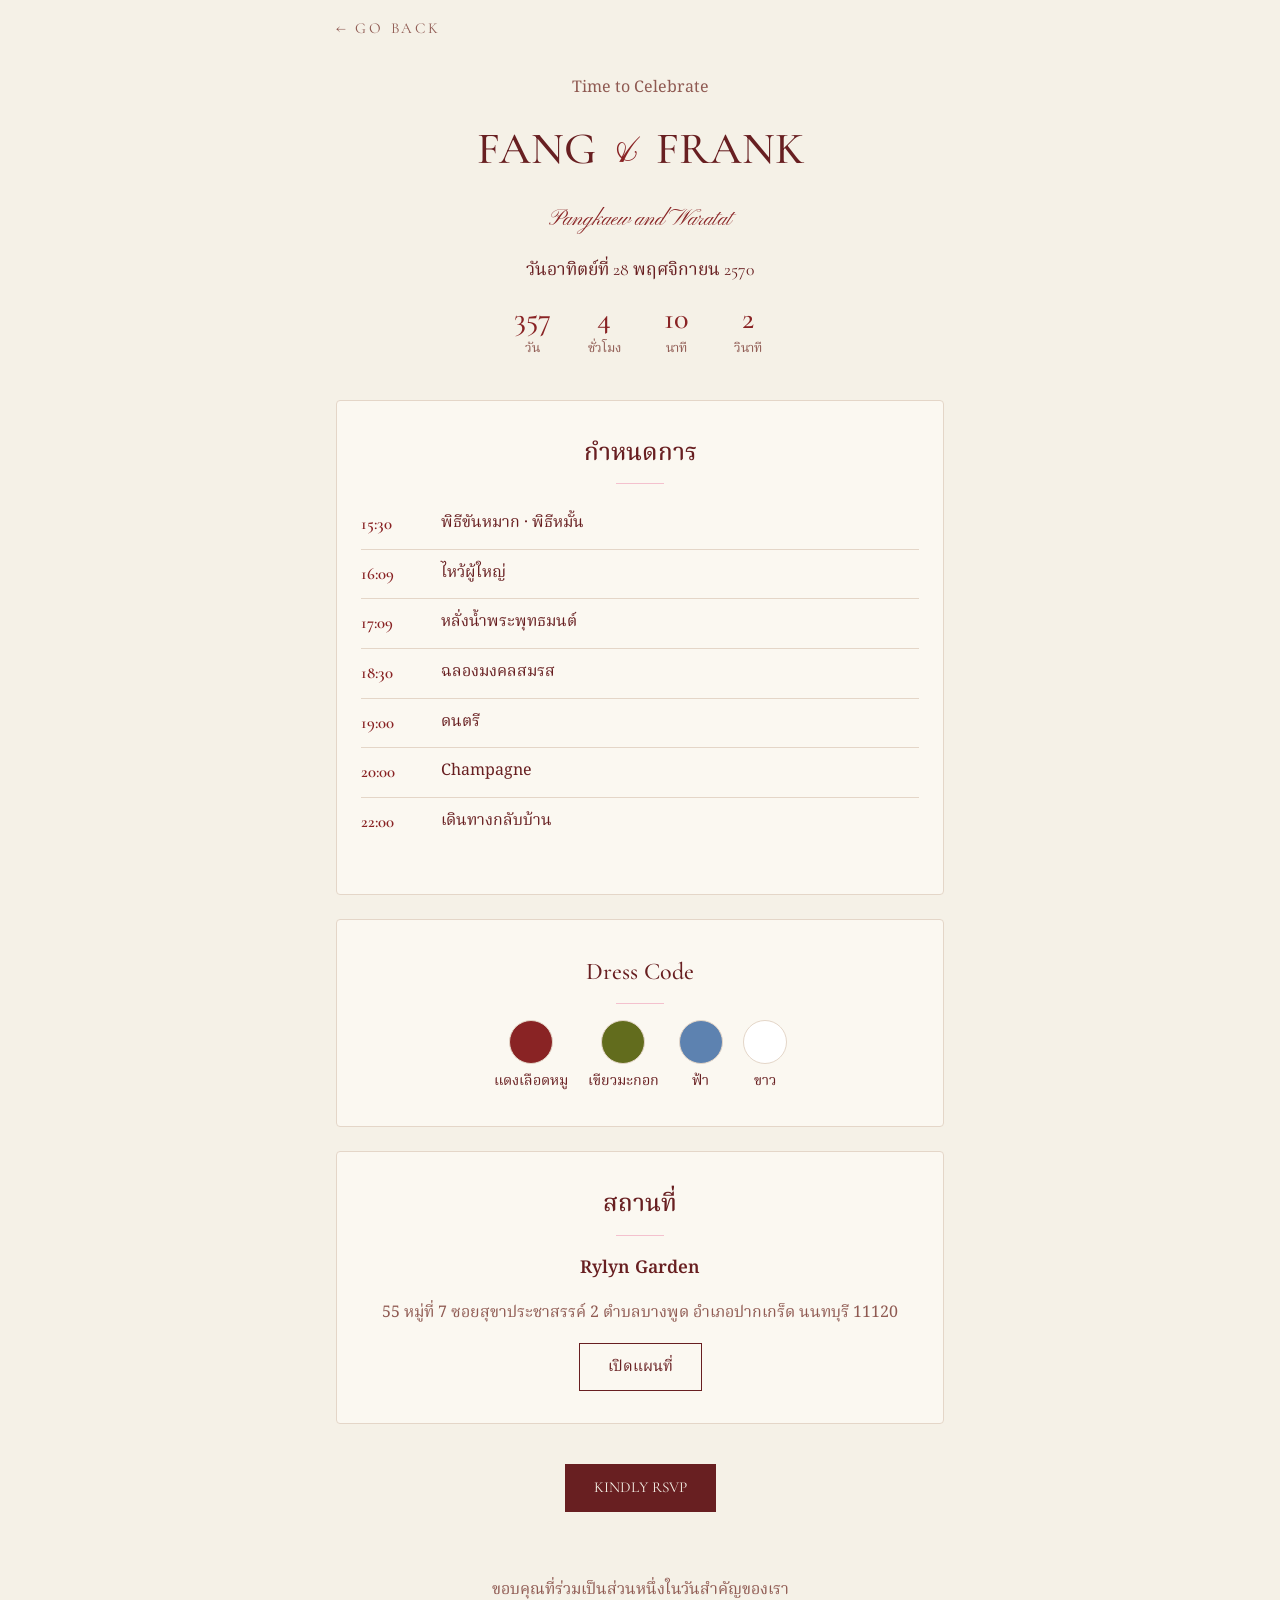
==== details.html @ 5376a4ee "feat: แยกเป็นสามหน้า — จดหมาย · ข้อมูลงาน · RSVP Co-Authored-By: Claude Opus 5.5 <noreply@anthropic." ====
<!doctype html>
<html lang="th">
<head>
  <meta charset="utf-8" />
  <meta name="viewport" content="width=device-width, initial-scale=1" />
  <title>รายละเอียดงาน</title>
  <link rel="preconnect" href="https://fonts.googleapis.com" />
  <link rel="preconnect" href="https://fonts.gstatic.com" crossorigin />
  <link href="https://fonts.googleapis.com/css2?family=Cormorant+Garamond:wght@400;500;600&family=Pinyon+Script&family=Noto+Serif+Thai:wght@400;600&display=swap" rel="stylesheet" />
  <link rel="stylesheet" href="styles.css" />
</head>
<body data-page="details">
  <nav class="page-nav"><a class="text-link" href="index.html">← Go back</a></nav>

  <header class="details-hero">
    <p class="muted" data-bind="greeting"></p>
    <h1><span data-bind="names.0"></span> <span class="amp">&amp;</span> <span data-bind="names.1"></span></h1>
    <p class="full-names" data-bind="fullNames"></p>
    <p class="date" data-bind="dateText"></p>
    <div class="countdown" id="countdown" aria-live="polite"></div>
  </header>

  <main>
    <section class="card" id="schedule">
      <h2>กำหนดการ</h2>
      <ol class="timeline" id="timeline"></ol>
    </section>

    <section class="card" id="dress-code">
      <h2>Dress Code</h2>
      <ul class="swatches" id="swatches"></ul>
    </section>

    <section class="card" id="venue">
      <h2>สถานที่</h2>
      <p class="venue-name" data-bind="venue.name"></p>
      <p class="muted" data-bind="venue.address"></p>
      <a class="btn btn-outline" id="map-link" target="_blank" rel="noopener">เปิดแผนที่</a>
    </section>

    <section class="cta">
      <a class="btn" href="rsvp.html">Kindly RSVP</a>
    </section>
  </main>

  <footer>ขอบคุณที่ร่วมเป็นส่วนหนึ่งในวันสำคัญของเรา</footer>

  <script src="config.js"></script>
  <script src="script.js"></script>
</body>
</html>
---- styles.css ----
/*
 * ธีมตามแบบ Canva ของเจ้าสาว: พื้นครีม · แดงเลือดหมู · ตราครั่งสีทอง
 * ฟอนต์ในแบบ (The Seasons · Snell Roundhand · TAN Pearl) เป็นฟอนต์มีลิขสิทธิ์
 * จึงใช้ฟอนต์จาก Google Fonts ที่หน้าตาใกล้เคียงแทน
 */
:root {
  --color-bg: #f5f1e7;
  --color-surface: #fbf8f1;
  --color-text: #681f21;
  --color-muted: #8f5a52;
  --color-accent: #892324;
  --color-accent-strong: #681f21;
  --color-accent-contrast: #f5f1e7;
  --color-blush: #f4c1ce;
  --color-gold: #ecc266;
  --color-gold-deep: #c99a3b;
  --color-border: #e4d6c8;
  --color-error: #a33537;
  --radius: 4px;
  --space: 16px;
  --font-display: "Cormorant Garamond", "Noto Serif Thai", serif;
  --font-script: "Pinyon Script", cursive;
  --font-thai: "Noto Serif Thai", serif;
  /* ใช้กับข้อความละตินเท่านั้น — ระยะห่างตัวอักษรทำให้สระและวรรณยุกต์ไทยแยกจากพยัญชนะ */
  --tracking: 0.18em;
}

* { box-sizing: border-box; }

body {
  margin: 0;
  background: var(--color-bg);
  color: var(--color-text);
  font-family: var(--font-thai);
  line-height: 1.7;
}

/* ---------- ลิงก์ข้อความ และแถบย้อนกลับ ---------- */
.text-link {
  font-family: var(--font-display);
  font-size: 0.95rem;
  letter-spacing: var(--tracking);
  text-transform: uppercase;
  color: var(--color-muted);
  text-decoration: none;
}
.text-link:hover { color: var(--color-accent); }

.page-nav {
  max-width: 640px;
  margin: 0 auto;
  padding: var(--space);
}

/* ---------- หน้า 1: จดหมาย ---------- */
.letter {
  min-height: 100vh;
  min-height: 100svh;
  display: flex;
  flex-direction: column;
  align-items: center;
  justify-content: center;
  text-align: center;
  gap: calc(var(--space) * 1.25);
}

.envelope-link {
  display: block;
  transition: transform 0.25s ease;
}
.envelope-link:hover { transform: translateY(-4px); }
.envelope-link:focus-visible {
  outline: 2px solid var(--color-accent);
  outline-offset: 8px;
}

/* ---------- หน้า 2: ส่วนหัวของหน้าข้อมูล ---------- */
.details-hero {
  display: flex;
  flex-direction: column;
  align-items: center;
  text-align: center;
  gap: var(--space);
  padding: var(--space) var(--space) calc(var(--space) * 2.5);
}
.details-hero p { margin: 0; }

.cta { text-align: center; padding: var(--space) 0; }

.letter-from {
  margin: 0;
  font-family: var(--font-display);
  letter-spacing: var(--tracking);
  text-transform: uppercase;
  color: var(--color-muted);
  font-size: 0.95rem;
}

h1 {
  margin: 0;
  font-family: var(--font-display);
  font-weight: 500;
  font-size: clamp(1.9rem, 7vw, 2.8rem);
  text-transform: uppercase;
  line-height: 1.3;
  overflow-wrap: anywhere;
}

.amp {
  font-family: var(--font-script);
  text-transform: none;
  letter-spacing: 0;
  color: var(--color-accent);
  font-size: 1.15em;
}

.envelope {
  display: block;
  position: relative;
  width: min(320px, 82vw);
  aspect-ratio: 3 / 2;
  background: linear-gradient(160deg, var(--color-accent) 0%, var(--color-accent-strong) 100%);
  box-shadow: 0 18px 36px -18px rgba(104, 31, 33, 0.55);
  overflow: hidden;
}

.envelope::before,
.envelope::after {
  content: "";
  position: absolute;
  inset: 0;
}

/* ฝาซองด้านบน */
.envelope::before {
  background: linear-gradient(180deg, #7a2224 0%, var(--color-accent-strong) 100%);
  clip-path: polygon(0 0, 100% 0, 50% 58%);
  filter: drop-shadow(0 2px 0 rgba(0, 0, 0, 0.15));
  transition: clip-path 0.5s ease;
}

/* กดซองแล้ว: ฝาซองพับขึ้น ตราครั่งจางหาย */
.is-open .envelope::before { clip-path: polygon(0 0, 100% 0, 50% 0); }
.is-open .seal { opacity: 0; }

/* เส้นพับด้านล่าง */
.envelope::after {
  background:
    linear-gradient(to top right, transparent calc(50% - 1px), rgba(0, 0, 0, 0.18) 50%, transparent calc(50% + 1px)) left bottom / 50% 60% no-repeat,
    linear-gradient(to top left, transparent calc(50% - 1px), rgba(0, 0, 0, 0.18) 50%, transparent calc(50% + 1px)) right bottom / 50% 60% no-repeat;
}

.seal {
  position: absolute;
  z-index: 1;
  left: 50%;
  top: 58%;
  width: 22%;
  aspect-ratio: 1;
  transform: translate(-50%, -50%);
  display: grid;
  place-items: center;
  border-radius: 46% 54% 50% 50% / 52% 48% 52% 48%;
  background: radial-gradient(circle at 35% 30%, #f6d98f 0%, var(--color-gold) 45%, var(--color-gold-deep) 100%);
  box-shadow: inset 0 0 0 3px rgba(201, 154, 59, 0.6), 0 3px 6px rgba(0, 0, 0, 0.25);
  color: #8a6420;
  font-family: var(--font-script);
  font-size: clamp(1.2rem, 5vw, 1.6rem);
  transition: opacity 0.3s ease;
}

@media (prefers-reduced-motion: reduce) {
  .envelope-link,
  .envelope::before,
  .seal { transition: none; }
}

.date {
  margin: 0;
  font-family: var(--font-display);
  font-size: 1.1rem;
}

.countdown {
  display: flex;
  gap: calc(var(--space) * 1.25);
  font-family: var(--font-display);
}

.countdown div { display: flex; flex-direction: column; min-width: 52px; }
.countdown strong { font-size: 1.9rem; font-weight: 500; color: var(--color-accent); line-height: 1.2; }
.countdown span { font-size: 0.8rem; color: var(--color-muted); }

/* ---------- เนื้อหา ---------- */
main {
  max-width: 640px;
  margin: 0 auto;
  padding: 0 var(--space);
  display: grid;
  gap: calc(var(--space) * 1.5);
}

.card {
  background: var(--color-surface);
  border: 1px solid var(--color-border);
  border-radius: var(--radius);
  padding: calc(var(--space) * 2) calc(var(--space) * 1.5);
  text-align: center;
}

h2 {
  margin: 0 0 var(--space);
  font-family: var(--font-display);
  font-weight: 500;
  font-size: 1.5rem;
}

/* เส้นคั่นใต้หัวข้อ */
h2::after {
  content: "";
  display: block;
  width: 48px;
  height: 1px;
  margin: 10px auto 0;
  background: var(--color-blush);
}

.muted { color: var(--color-muted); }

.timeline { list-style: none; padding: 0; margin: 0 0 var(--space); text-align: left; }
.timeline li {
  display: flex;
  gap: var(--space);
  padding: 10px 0;
  border-bottom: 1px solid var(--color-border);
}
.timeline li:last-child { border-bottom: 0; }
.timeline time {
  min-width: 64px;
  color: var(--color-accent);
  font-family: var(--font-display);
  font-weight: 600;
  font-size: 1.05rem;
}

.full-names {
  margin: -8px 0 0;
  font-family: var(--font-script);
  font-size: 1.4rem;
  color: var(--color-accent);
}

.rsvp-message { margin-top: 0; }

.swatches {
  list-style: none;
  padding: 0;
  margin: 0;
  display: flex;
  flex-wrap: wrap;
  justify-content: center;
  gap: calc(var(--space) * 1.25);
}
.swatches li {
  display: flex;
  flex-direction: column;
  align-items: center;
  gap: 6px;
  font-size: 0.9rem;
}
.swatch {
  width: 44px;
  height: 44px;
  border-radius: 50%;
  border: 1px solid var(--color-border);
}

.venue-name { font-weight: 600; font-size: 1.1rem; margin-bottom: 0; }

.btn {
  display: inline-block;
  background: var(--color-accent-strong);
  color: var(--color-accent-contrast);
  border: 1px solid var(--color-accent-strong);
  border-radius: 0;
  padding: 10px 28px;
  font-family: var(--font-display);
  font-size: 0.95rem;
  text-transform: uppercase;
  text-decoration: none;
  cursor: pointer;
}
.btn-outline { background: transparent; color: var(--color-accent-strong); }
.btn:disabled { opacity: 0.6; cursor: wait; }

/* ---------- RSVP: ส่วนหัวตามแบบ Canva ---------- */
.rsvp {
  display: grid;
  justify-items: center;
  gap: var(--space);
  padding-top: var(--space);
  text-align: center;
}

.rsvp-title {
  margin: 0;
  font-size: clamp(2.2rem, 10vw, 3.2rem);
  font-weight: 400;
  letter-spacing: 0.04em;
  text-transform: uppercase;
  line-height: 1.1;
}
.rsvp-title::after { display: none; }

.monogram {
  width: 92px;
  height: 116px;
  display: grid;
  place-items: center;
  border: 1px solid var(--color-accent);
  border-radius: 50%;
  box-shadow: inset 0 0 0 4px var(--color-bg), inset 0 0 0 5px var(--color-accent);
  font-family: var(--font-script);
  font-size: 2.4rem;
  color: var(--color-accent);
}

.rsvp-message { margin: 0; max-width: 30em; }

/* ---------- RSVP: การ์ดฟอร์มสีแดงเลือดหมู ---------- */
.rsvp-card {
  --card-text: #fbf3ea;
  --card-line: rgba(251, 243, 234, 0.5);
  --card-fill: rgba(251, 243, 234, 0.1);
  --card-fill-active: rgba(251, 243, 234, 0.24);

  width: 100%;
  display: grid;
  gap: calc(var(--space) * 1.25);
  padding: calc(var(--space) * 1.5);
  text-align: left;
  color: var(--card-text);
  background: var(--color-accent-strong);
  border: 2px solid #7f95b5;
  border-radius: 12px;
  box-shadow: 0 18px 36px -20px rgba(104, 31, 33, 0.6);
}

.rsvp-card-head p { margin: 0; }
.rsvp-card-title { font-size: 1.3rem; font-weight: 600; }
.rsvp-card-names {
  font-family: var(--font-display);
  font-size: 1.6rem;
  text-transform: uppercase;
  line-height: 1.2;
}

.field {
  display: grid;
  gap: 8px;
  border: 0;
  padding: 0;
  margin: 0;
  font-size: 0.9rem;
  font-weight: 600;
}
.field[hidden] { display: none; }
.field legend { padding: 0; margin-bottom: 8px; }
#guest-options { display: grid; gap: 8px; }

.field input:not([type="radio"]) {
  font: inherit;
  font-weight: 400;
  font-size: 1rem;
  color: var(--card-text);
  background: transparent;
  border: 1px solid var(--card-line);
  border-radius: 8px;
  padding: 10px 12px;
  width: 100%;
}

/* ตัวเลือกแบบปุ่มกด: ซ่อนวงกลม radio ไว้ แต่ยังโฟกัสด้วยคีย์บอร์ดได้ */
.choice { position: relative; display: block; cursor: pointer; }
.choice input {
  position: absolute;
  opacity: 0;
  width: 1px;
  height: 1px;
}
.choice span {
  display: block;
  padding: 10px 12px;
  border-radius: 8px;
  border: 1px solid transparent;
  background: var(--card-fill);
  font-weight: 500;
}
.choice input:checked + span {
  background: var(--card-fill-active);
  border-color: var(--card-text);
}
.choice input:checked + span::before { content: "✓ "; }

.field input:focus-visible,
.choice input:focus-visible + span {
  outline: 2px solid var(--color-blush);
  outline-offset: 2px;
}

.rsvp-submit {
  width: 100%;
  padding: 10px;
  border: 0;
  border-radius: 999px;
  background: #8e2a2c;
  color: var(--card-text);
  font-family: var(--font-display);
  font-size: 1.1rem;
  font-weight: 600;
  cursor: pointer;
}
.rsvp-submit:hover { background: #a33537; }
.rsvp-submit:disabled { opacity: 0.6; cursor: wait; }

.form-status { margin: 0; min-height: 1.7em; text-align: center; font-size: 0.9rem; }
.form-status.error { color: var(--color-blush); }

footer {
  text-align: center;
  color: var(--color-muted);
  padding: calc(var(--space) * 3) var(--space);
  font-family: var(--font-display);
}
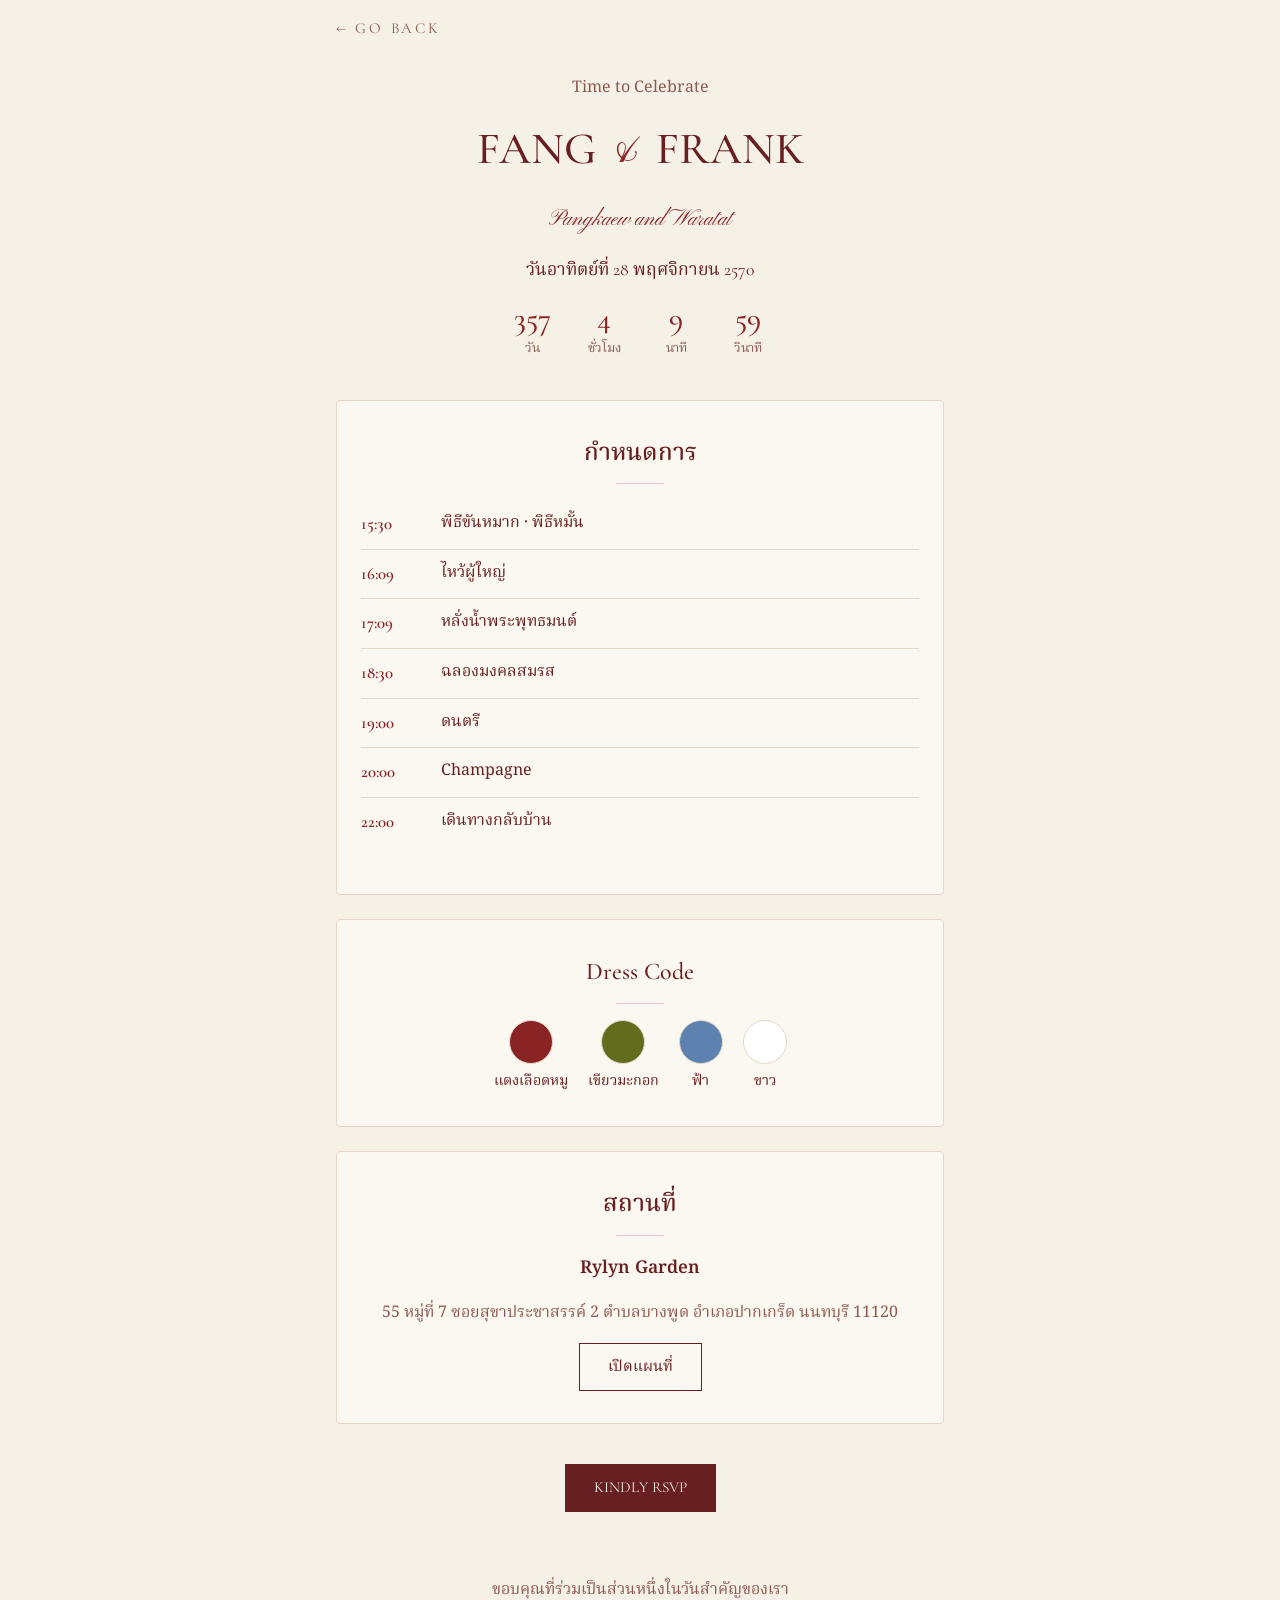
==== commit ec029d03: "feat: เพิ่มอนิเมชัน — เปิดซองแล้วกระดาษเลื่อนออก เปลี่ยนหน้าแบบจาง เนื้อหาโผล่เมื่อเลื่อนถึง Co-Auth" ====
--- a/details.html
+++ b/details.html
@@ -8,6 +8,7 @@
   <link rel="preconnect" href="https://fonts.gstatic.com" crossorigin />
   <link href="https://fonts.googleapis.com/css2?family=Cormorant+Garamond:wght@400;500;600&family=Pinyon+Script&family=Noto+Serif+Thai:wght@400;600&display=swap" rel="stylesheet" />
   <link rel="stylesheet" href="styles.css" />
+  <script>document.documentElement.classList.add("js");</script>
 </head>
 <body data-page="details">
   <nav class="page-nav"><a class="text-link" href="index.html">← Go back</a></nav>
@@ -21,24 +22,24 @@
   </header>
 
   <main>
-    <section class="card" id="schedule">
+    <section class="card" data-reveal id="schedule">
       <h2>กำหนดการ</h2>
       <ol class="timeline" id="timeline"></ol>
     </section>
 
-    <section class="card" id="dress-code">
+    <section class="card" data-reveal id="dress-code">
       <h2>Dress Code</h2>
       <ul class="swatches" id="swatches"></ul>
     </section>
 
-    <section class="card" id="venue">
+    <section class="card" data-reveal id="venue">
       <h2>สถานที่</h2>
       <p class="venue-name" data-bind="venue.name"></p>
       <p class="muted" data-bind="venue.address"></p>
       <a class="btn btn-outline" id="map-link" target="_blank" rel="noopener">เปิดแผนที่</a>
     </section>
 
-    <section class="cta">
+    <section class="cta" data-reveal>
       <a class="btn" href="rsvp.html">Kindly RSVP</a>
     </section>
   </main>
--- a/styles.css
+++ b/styles.css
@@ -121,9 +121,12 @@
   aspect-ratio: 3 / 2;
   background: linear-gradient(160deg, var(--color-accent) 0%, var(--color-accent-strong) 100%);
   box-shadow: 0 18px 36px -18px rgba(104, 31, 33, 0.55);
-  overflow: hidden;
-}
-
+}
+
+/*
+ * ลำดับชั้นของซอง (ล่างขึ้นบน): ตัวซองด้านหลัง → กระดาษจดหมาย → กระเป๋าซองด้านหน้า
+ * → ฝาซอง → ตราครั่ง · กระดาษจึงซ่อนอยู่หลังกระเป๋าซอง และโผล่ขึ้นมาเมื่อฝาซองเปิด
+ */
 .envelope::before,
 .envelope::after {
   content: "";
@@ -131,28 +134,56 @@
   inset: 0;
 }
 
+.paper {
+  position: absolute;
+  z-index: 1;
+  left: 7%;
+  right: 7%;
+  top: 6%;
+  bottom: 8%;
+  display: flex;
+  justify-content: center;
+  padding-top: 8%;
+  background: #fffdf8;
+  box-shadow: 0 -2px 8px rgba(0, 0, 0, 0.12);
+  transition: transform 0.7s cubic-bezier(0.22, 1, 0.36, 1) 0.35s;
+}
+.paper-text {
+  font-family: var(--font-script);
+  font-size: clamp(1.1rem, 5vw, 1.5rem);
+  color: var(--color-accent);
+}
+
+/* กระเป๋าซองด้านหน้า พร้อมเส้นพับ */
+.envelope::after {
+  z-index: 2;
+  clip-path: polygon(0 0, 50% 58%, 100% 0, 100% 100%, 0 100%);
+  background:
+    linear-gradient(to top right, transparent calc(50% - 1px), rgba(0, 0, 0, 0.18) 50%, transparent calc(50% + 1px)) left bottom / 50% 60% no-repeat,
+    linear-gradient(to top left, transparent calc(50% - 1px), rgba(0, 0, 0, 0.18) 50%, transparent calc(50% + 1px)) right bottom / 50% 60% no-repeat,
+    linear-gradient(160deg, var(--color-accent) 0%, var(--color-accent-strong) 100%);
+}
+
 /* ฝาซองด้านบน */
 .envelope::before {
+  z-index: 3;
   background: linear-gradient(180deg, #7a2224 0%, var(--color-accent-strong) 100%);
   clip-path: polygon(0 0, 100% 0, 50% 58%);
   filter: drop-shadow(0 2px 0 rgba(0, 0, 0, 0.15));
   transition: clip-path 0.5s ease;
 }
 
-/* กดซองแล้ว: ฝาซองพับขึ้น ตราครั่งจางหาย */
+/* กดซองแล้ว: ฝาซองพับขึ้น ตราครั่งจางหาย กระดาษเลื่อนออกจากซอง */
 .is-open .envelope::before { clip-path: polygon(0 0, 100% 0, 50% 0); }
 .is-open .seal { opacity: 0; }
-
-/* เส้นพับด้านล่าง */
-.envelope::after {
-  background:
-    linear-gradient(to top right, transparent calc(50% - 1px), rgba(0, 0, 0, 0.18) 50%, transparent calc(50% + 1px)) left bottom / 50% 60% no-repeat,
-    linear-gradient(to top left, transparent calc(50% - 1px), rgba(0, 0, 0, 0.18) 50%, transparent calc(50% + 1px)) right bottom / 50% 60% no-repeat;
-}
+.is-open .paper { transform: translateY(-58%); }
+/* ข้อความรอบซองจางไป เพื่อไม่ให้กระดาษที่เลื่อนขึ้นมาทับชื่อ */
+.letter > :not(.envelope-link) { transition: opacity 0.4s ease; }
+.letter:has(.is-open) > :not(.envelope-link) { opacity: 0; }
 
 .seal {
   position: absolute;
-  z-index: 1;
+  z-index: 4;
   left: 50%;
   top: 58%;
   width: 22%;
@@ -169,11 +200,6 @@
   transition: opacity 0.3s ease;
 }
 
-@media (prefers-reduced-motion: reduce) {
-  .envelope-link,
-  .envelope::before,
-  .seal { transition: none; }
-}
 
 .date {
   margin: 0;
@@ -432,3 +458,90 @@
   padding: calc(var(--space) * 3) var(--space);
   font-family: var(--font-display);
 }
+
+/* =====================================================================
+ * อนิเมชัน — ทำงานเฉพาะเมื่อเครื่องไม่ได้ตั้งค่าให้ลดภาพเคลื่อนไหว
+ * ===================================================================== */
+@media (prefers-reduced-motion: no-preference) {
+  /* เปลี่ยนหน้าแบบจาง (เบราว์เซอร์ที่รองรับ View Transitions) */
+  @view-transition { navigation: auto; }
+  ::view-transition-old(root) { animation: fade-out 0.35s ease both; }
+  ::view-transition-new(root) { animation: fade-in 0.45s ease both; }
+
+  /* เนื้อหาส่วนบนของทุกหน้าค่อย ๆ ลอยขึ้นมาทีละชิ้น */
+  .letter > *,
+  .details-hero > *,
+  .rsvp > :not(form),
+  .page-nav {
+    animation: rise 0.8s cubic-bezier(0.22, 1, 0.36, 1) both;
+  }
+  .letter > :nth-child(2),
+  .details-hero > :nth-child(2),
+  .rsvp > :nth-child(2) { animation-delay: 0.12s; }
+  .letter > :nth-child(3),
+  .details-hero > :nth-child(3),
+  .rsvp > :nth-child(3) { animation-delay: 0.24s; }
+  .letter > :nth-child(4),
+  .details-hero > :nth-child(4) { animation-delay: 0.36s; }
+  .details-hero > :nth-child(5) { animation-delay: 0.48s; }
+
+  /* ซองลอยเบา ๆ และตราครั่งมีแสงวาบ */
+  .envelope { animation: float 4.5s ease-in-out 1s infinite; }
+  .is-open .envelope { animation-play-state: paused; }
+  .envelope-link { transition: transform 0.25s ease; }
+  .envelope-link:hover { transform: translateY(-4px) scale(1.02); }
+  .seal { animation: glint 3.2s ease-in-out 1.5s infinite; }
+
+  /* การ์ดและฟอร์มค่อย ๆ ปรากฏเมื่อเลื่อนมาถึง */
+  .js [data-reveal] {
+    opacity: 0;
+    transform: translateY(28px);
+    transition: opacity 0.8s ease, transform 0.8s cubic-bezier(0.22, 1, 0.36, 1);
+  }
+  .js [data-reveal].is-visible { opacity: 1; transform: none; }
+
+  /* กำหนดการไล่ขึ้นทีละบรรทัด */
+  .js #schedule .timeline li {
+    opacity: 0;
+    transform: translateX(-10px);
+    transition: opacity 0.5s ease, transform 0.5s ease;
+    transition-delay: calc(0.25s + var(--i, 0) * 90ms);
+  }
+  .js #schedule.is-visible .timeline li { opacity: 1; transform: none; }
+
+  /* จุดสี Dress code เด้งขึ้นมา */
+  .js #dress-code .swatch { transform: scale(0); transition: transform 0.5s cubic-bezier(0.34, 1.56, 0.64, 1); }
+  .js #dress-code .swatches li:nth-child(2) .swatch { transition-delay: 0.08s; }
+  .js #dress-code .swatches li:nth-child(3) .swatch { transition-delay: 0.16s; }
+  .js #dress-code .swatches li:nth-child(4) .swatch { transition-delay: 0.24s; }
+  .js #dress-code.is-visible .swatch { transform: scale(1); }
+
+  /* ตัวเลขวินาทีขยับทุกครั้งที่เปลี่ยน */
+  .countdown div:last-child strong { animation: tick 0.45s ease-out; }
+
+  /* ปุ่ม */
+  .btn, .rsvp-submit { transition: transform 0.2s ease, box-shadow 0.2s ease, background-color 0.2s ease; }
+  .btn:hover, .rsvp-submit:hover { transform: translateY(-2px); box-shadow: 0 8px 18px -10px rgba(104, 31, 33, 0.7); }
+  .btn:active, .rsvp-submit:active { transform: translateY(0) scale(0.98); }
+
+  /* ตัวเลือกในฟอร์ม */
+  .choice span { transition: background-color 0.2s ease, border-color 0.2s ease, transform 0.15s ease; }
+  .choice:hover span { transform: translateX(3px); }
+  .choice input:checked + span { animation: pop 0.3s ease; }
+
+  /* ข้อความสถานะของฟอร์ม */
+  .form-status:not(:empty) { animation: rise 0.4s ease both; }
+  .form-status.success::before { content: "♥ "; display: inline-block; animation: beat 1.2s ease-in-out infinite; }
+}
+
+@keyframes rise { from { opacity: 0; transform: translateY(16px); } }
+@keyframes fade-in { from { opacity: 0; } }
+@keyframes fade-out { to { opacity: 0; } }
+@keyframes float { 50% { transform: translateY(-8px); } }
+@keyframes glint {
+  0%, 70%, 100% { filter: brightness(1); }
+  80% { filter: brightness(1.18); }
+}
+@keyframes tick { from { opacity: 0.2; transform: translateY(-6px); } }
+@keyframes pop { 50% { transform: scale(1.03); } }
+@keyframes beat { 50% { transform: scale(1.25); } }
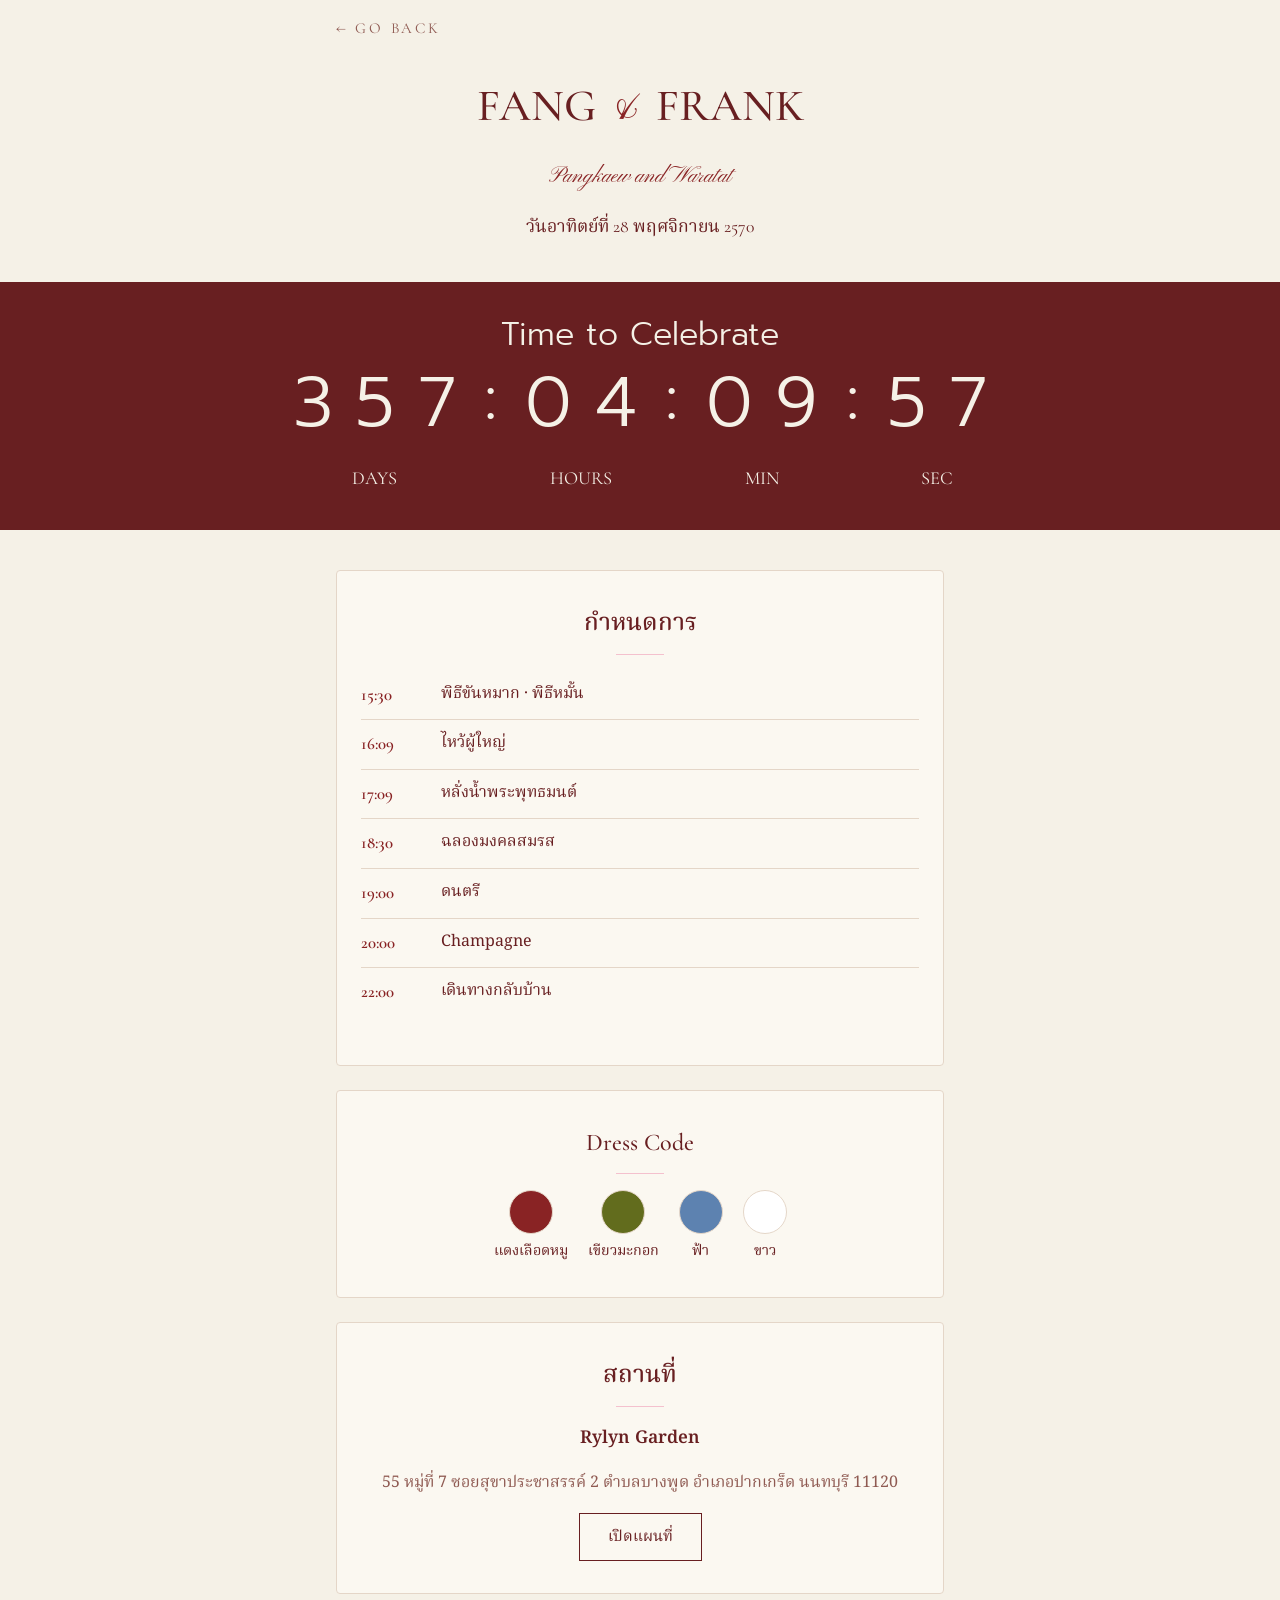
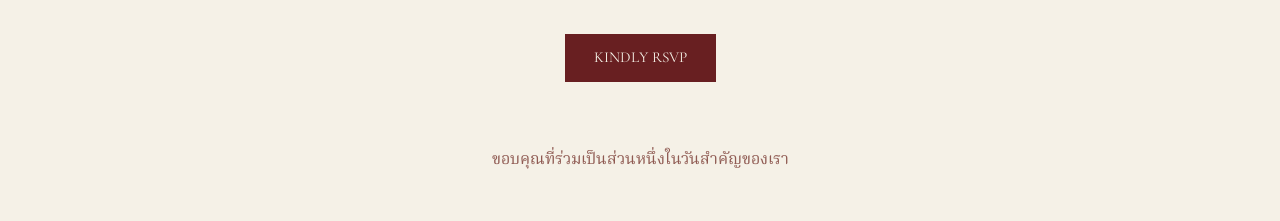
==== commit e717a0d4: "style: ตัวนับถอยหลังเป็นแถบพื้นแดงเลือดหมูแบบ 383 : 03 : 31 : 12 ตามแบบ Canva Co-Authored-By: Claude" ====
--- a/details.html
+++ b/details.html
@@ -6,7 +6,7 @@
   <title>รายละเอียดงาน</title>
   <link rel="preconnect" href="https://fonts.googleapis.com" />
   <link rel="preconnect" href="https://fonts.gstatic.com" crossorigin />
-  <link href="https://fonts.googleapis.com/css2?family=Cormorant+Garamond:wght@400;500;600&family=Pinyon+Script&family=Noto+Serif+Thai:wght@400;600&display=swap" rel="stylesheet" />
+  <link href="https://fonts.googleapis.com/css2?family=Cormorant+Garamond:wght@400;500;600&family=Pinyon+Script&family=Noto+Serif+Thai:wght@400;600&family=Prompt:wght@300&display=swap" rel="stylesheet" />
   <link rel="stylesheet" href="styles.css" />
   <script>document.documentElement.classList.add("js");</script>
 </head>
@@ -14,12 +14,15 @@
   <nav class="page-nav"><a class="text-link" href="index.html">← Go back</a></nav>
 
   <header class="details-hero">
-    <p class="muted" data-bind="greeting"></p>
     <h1><span data-bind="names.0"></span> <span class="amp">&amp;</span> <span data-bind="names.1"></span></h1>
     <p class="full-names" data-bind="fullNames"></p>
     <p class="date" data-bind="dateText"></p>
-    <div class="countdown" id="countdown" aria-live="polite"></div>
   </header>
+
+  <section class="celebrate" aria-label="นับถอยหลังถึงวันงาน">
+    <p class="celebrate-title" data-bind="greeting"></p>
+    <div class="countdown" id="countdown"></div>
+  </section>
 
   <main>
     <section class="card" data-reveal id="schedule">
--- a/styles.css
+++ b/styles.css
@@ -207,15 +207,64 @@
   font-size: 1.1rem;
 }
 
+/* ---------- แถบนับถอยหลังพื้นแดงเลือดหมู ตามแบบ Canva ---------- */
+.celebrate {
+  margin-bottom: calc(var(--space) * 2.5);
+  padding: calc(var(--space) * 2) var(--space) calc(var(--space) * 2.25);
+  background: var(--color-accent-strong);
+  color: var(--color-accent-contrast);
+  text-align: center;
+}
+
+.celebrate-title {
+  margin: 0 0 calc(var(--space) * 0.75);
+  font-family: "Prompt", var(--font-thai);
+  font-weight: 300;
+  font-size: clamp(1.3rem, 5vw, 2rem);
+  line-height: 1.3;
+}
+
 .countdown {
-  display: flex;
-  gap: calc(var(--space) * 1.25);
-  font-family: var(--font-display);
-}
-
-.countdown div { display: flex; flex-direction: column; min-width: 52px; }
-.countdown strong { font-size: 1.9rem; font-weight: 500; color: var(--color-accent); line-height: 1.2; }
-.countdown span { font-size: 0.8rem; color: var(--color-muted); }
+  --digit-tracking: 0.32em;
+  display: inline-grid;
+  grid-auto-columns: auto;
+  column-gap: 0.28em;
+  row-gap: 0.35em;
+  align-items: center;
+  font-size: clamp(2rem, 8.6vw, 4.4rem);
+}
+
+.countdown-num,
+.countdown-sep {
+  grid-row: 1;
+  font-family: "Prompt", var(--font-thai);
+  font-weight: 300;
+  line-height: 1;
+  font-variant-numeric: tabular-nums;
+}
+
+/* letter-spacing เติมช่องหลังตัวสุดท้ายด้วย จึงดึงกลับเท่ากันเพื่อให้ตัวเลขอยู่กลางคอลัมน์ */
+.countdown-num {
+  letter-spacing: var(--digit-tracking);
+  margin-right: calc(var(--digit-tracking) * -1);
+  text-align: center;
+}
+
+.countdown-sep { padding: 0 0.12em; transform: translateY(-0.06em); }
+
+.countdown-label {
+  grid-row: 2;
+  font-family: var(--font-display);
+  font-size: clamp(0.8rem, 2.6vw, 1.15rem);
+  text-transform: uppercase;
+  text-align: center;
+}
+
+.countdown.is-done {
+  display: block;
+  font-family: var(--font-thai);
+  font-size: 1.4rem;
+}
 
 /* ---------- เนื้อหา ---------- */
 main {
@@ -483,7 +532,6 @@
   .rsvp > :nth-child(3) { animation-delay: 0.24s; }
   .letter > :nth-child(4),
   .details-hero > :nth-child(4) { animation-delay: 0.36s; }
-  .details-hero > :nth-child(5) { animation-delay: 0.48s; }
 
   /* ซองลอยเบา ๆ และตราครั่งมีแสงวาบ */
   .envelope { animation: float 4.5s ease-in-out 1s infinite; }
@@ -516,8 +564,8 @@
   .js #dress-code .swatches li:nth-child(4) .swatch { transition-delay: 0.24s; }
   .js #dress-code.is-visible .swatch { transform: scale(1); }
 
-  /* ตัวเลขวินาทีขยับทุกครั้งที่เปลี่ยน */
-  .countdown div:last-child strong { animation: tick 0.45s ease-out; }
+  /* แถบนับถอยหลังลอยขึ้นตามส่วนหัว */
+  .celebrate { animation: rise 0.8s cubic-bezier(0.22, 1, 0.36, 1) 0.36s both; }
 
   /* ปุ่ม */
   .btn, .rsvp-submit { transition: transform 0.2s ease, box-shadow 0.2s ease, background-color 0.2s ease; }
@@ -542,6 +590,5 @@
   0%, 70%, 100% { filter: brightness(1); }
   80% { filter: brightness(1.18); }
 }
-@keyframes tick { from { opacity: 0.2; transform: translateY(-6px); } }
 @keyframes pop { 50% { transform: scale(1.03); } }
 @keyframes beat { 50% { transform: scale(1.25); } }
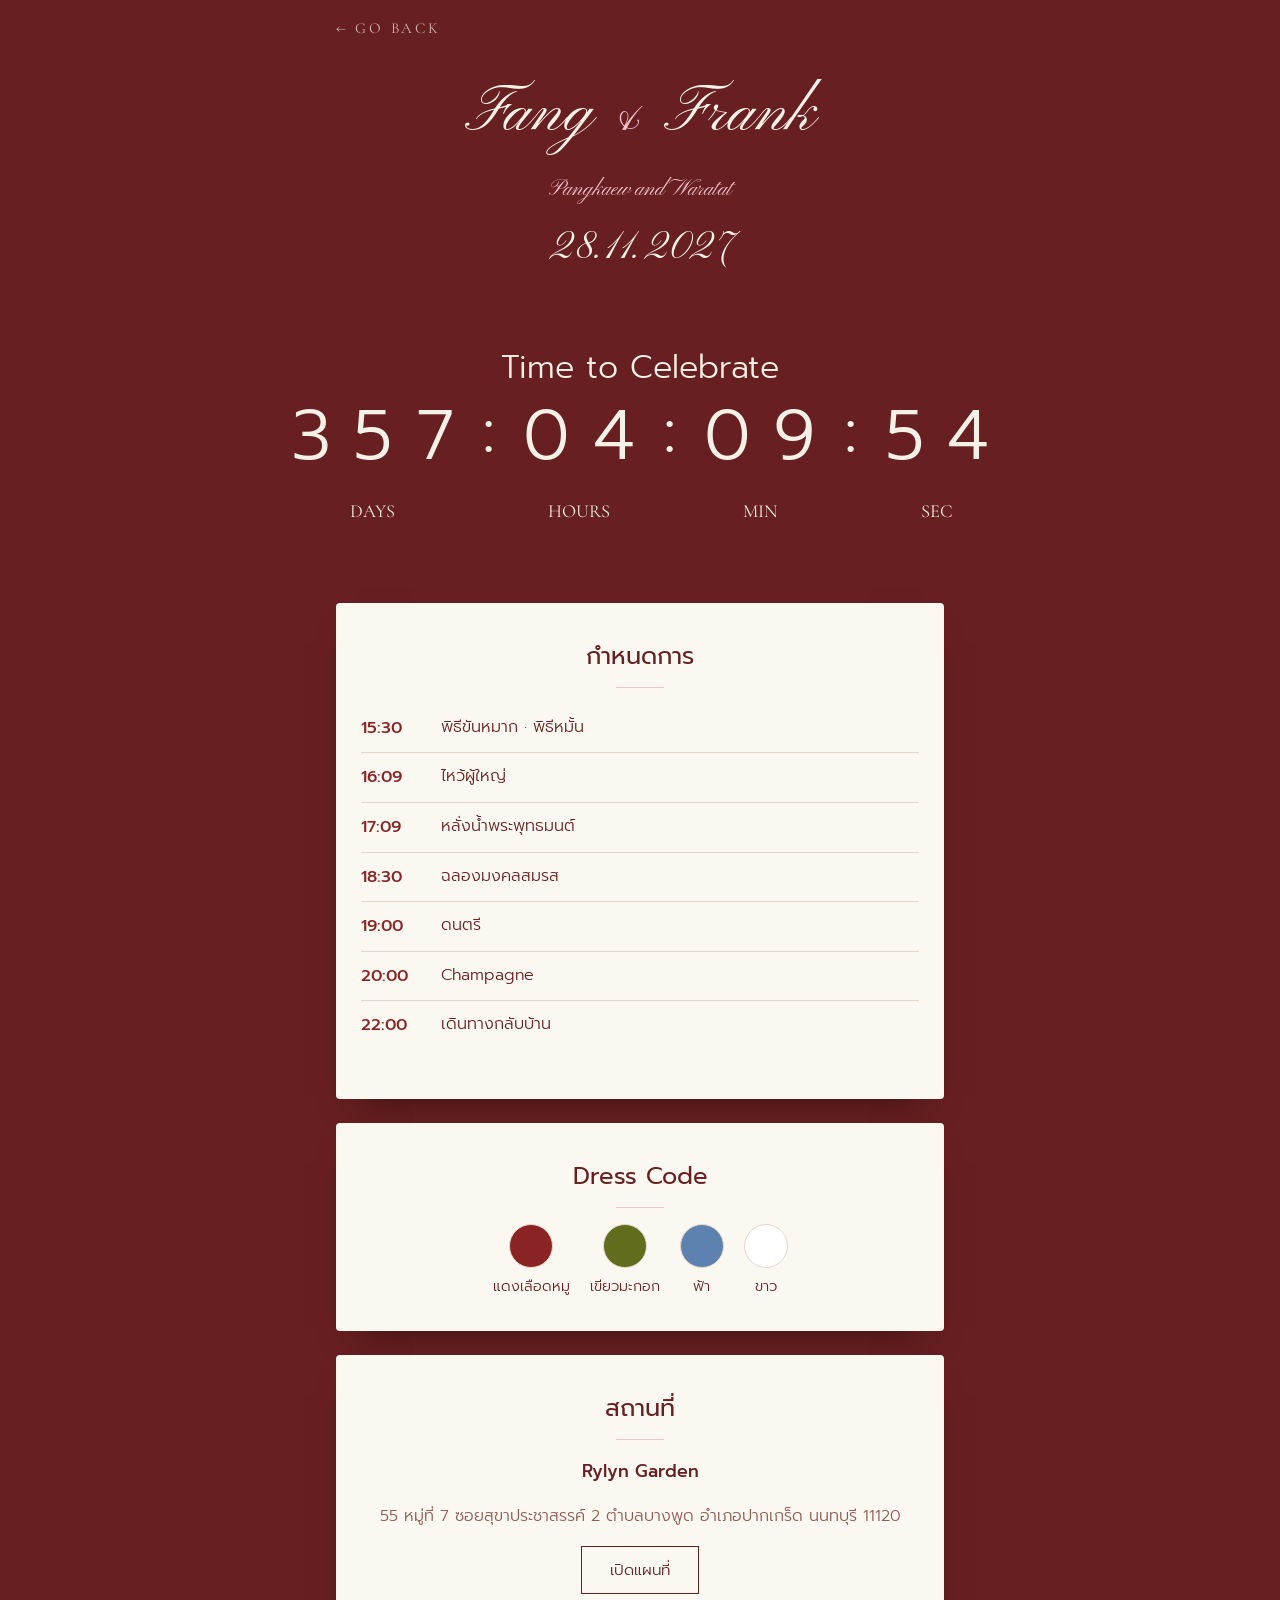
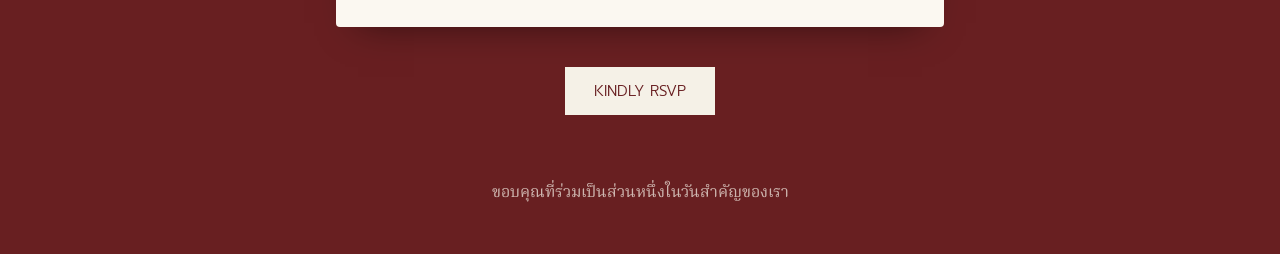
==== commit fdd5c093: "style: เนื้อหาหน้าข้อมูลใช้ฟอนต์ Prompt Co-Authored-By: Claude Opus 5.5 <noreply@anthropic.com>" ====
--- a/details.html
+++ b/details.html
@@ -6,7 +6,7 @@
   <title>รายละเอียดงาน</title>
   <link rel="preconnect" href="https://fonts.googleapis.com" />
   <link rel="preconnect" href="https://fonts.gstatic.com" crossorigin />
-  <link href="https://fonts.googleapis.com/css2?family=Cormorant+Garamond:wght@400;500;600&family=Pinyon+Script&family=Noto+Serif+Thai:wght@400;600&family=Prompt:wght@300&display=swap" rel="stylesheet" />
+  <link href="https://fonts.googleapis.com/css2?family=Cormorant+Garamond:wght@400;500;600&family=Pinyon+Script&family=Noto+Serif+Thai:wght@400;600&family=Prompt:wght@300;400;500&display=swap" rel="stylesheet" />
   <link rel="stylesheet" href="styles.css" />
   <script>document.documentElement.classList.add("js");</script>
 </head>
--- a/styles.css
+++ b/styles.css
@@ -20,6 +20,11 @@
   --space: 16px;
   --font-display: "Cormorant Garamond", "Noto Serif Thai", serif;
   --font-script: "Pinyon Script", cursive;
+  /*
+   * ชื่อบ่าวสาวตามแบบ Canva · Snell Roundhand เป็นฟอนต์มีลิขสิทธิ์ที่ติดมากับ iOS/macOS
+   * จึงเรียกจากเครื่องผู้ชม · เครื่องที่ไม่มี (Android/Windows) ใช้ Pinyon Script แทน
+   */
+  --font-names: "Snell Roundhand", "Pinyon Script", cursive;
   --font-thai: "Noto Serif Thai", serif;
   /* ใช้กับข้อความละตินเท่านั้น — ระยะห่างตัวอักษรทำให้สระและวรรณยุกต์ไทยแยกจากพยัญชนะ */
   --tracking: 0.18em;
@@ -592,3 +597,70 @@
 }
 @keyframes pop { 50% { transform: scale(1.03); } }
 @keyframes beat { 50% { transform: scale(1.25); } }
+
+/* =====================================================================
+ * หน้า 2 (ข้อมูล): พื้นแดงเลือดหมูทั้งหน้าตามแบบ Canva
+ * ตัวอักษรบนพื้นเป็นสีครีม · กล่องเนื้อหายังเป็นพื้นครีม ตัวอักษรแดง
+ * ===================================================================== */
+body[data-page="details"] {
+  --on-dark: var(--color-accent-contrast);
+  --on-dark-muted: rgba(245, 241, 231, 0.72);
+  background: var(--color-accent-strong);
+  color: var(--on-dark);
+}
+
+body[data-page="details"] .text-link { color: var(--on-dark-muted); }
+body[data-page="details"] .text-link:hover { color: var(--on-dark); }
+body[data-page="details"] .details-hero h1,
+body[data-page="details"] .date { color: var(--on-dark); }
+body[data-page="details"] .amp,
+body[data-page="details"] .full-names { color: var(--color-blush); }
+
+/* แถบนับถอยหลังกลืนกับพื้นหน้า */
+body[data-page="details"] .celebrate { background: transparent; }
+
+body[data-page="details"] .card {
+  color: var(--color-text);
+  border-color: transparent;
+  box-shadow: 0 18px 36px -22px rgba(0, 0, 0, 0.55);
+}
+
+body[data-page="details"] .cta .btn {
+  background: var(--color-accent-contrast);
+  color: var(--color-accent-strong);
+  border-color: var(--color-accent-contrast);
+}
+
+body[data-page="details"] footer { color: var(--on-dark-muted); }
+
+/* ชื่อบ่าวสาวบนหน้าข้อมูลเป็นตัวเขียน Snell Roundhand ตามแบบ Canva */
+body[data-page="details"] .details-hero h1 {
+  font-family: var(--font-names);
+  font-weight: 400;
+  text-transform: none;
+  font-size: clamp(2.6rem, 11vw, 4rem);
+  line-height: 1.25;
+}
+body[data-page="details"] .details-hero h1 .amp {
+  font-family: var(--font-names);
+  font-size: 0.8em;
+}
+
+/* วันงานบนหน้าข้อมูลเป็นตัวเขียนแบบเดียวกับชื่อ ตามแบบ Canva (Love The Date 28.11.2027) */
+body[data-page="details"] .date {
+  font-family: var(--font-names);
+  font-size: clamp(1.8rem, 7vw, 2.4rem);
+  line-height: 1.3;
+}
+
+/* เนื้อหาหลักของหน้าข้อมูล (กำหนดการ · Dress code · สถานที่ · ปุ่ม) ใช้ Prompt */
+body[data-page="details"] main,
+body[data-page="details"] main h2,
+body[data-page="details"] main .timeline time,
+body[data-page="details"] main .btn {
+  font-family: "Prompt", var(--font-thai);
+}
+body[data-page="details"] main { font-weight: 300; }
+body[data-page="details"] main h2 { font-weight: 400; }
+body[data-page="details"] main .timeline time,
+body[data-page="details"] main .venue-name { font-weight: 500; }
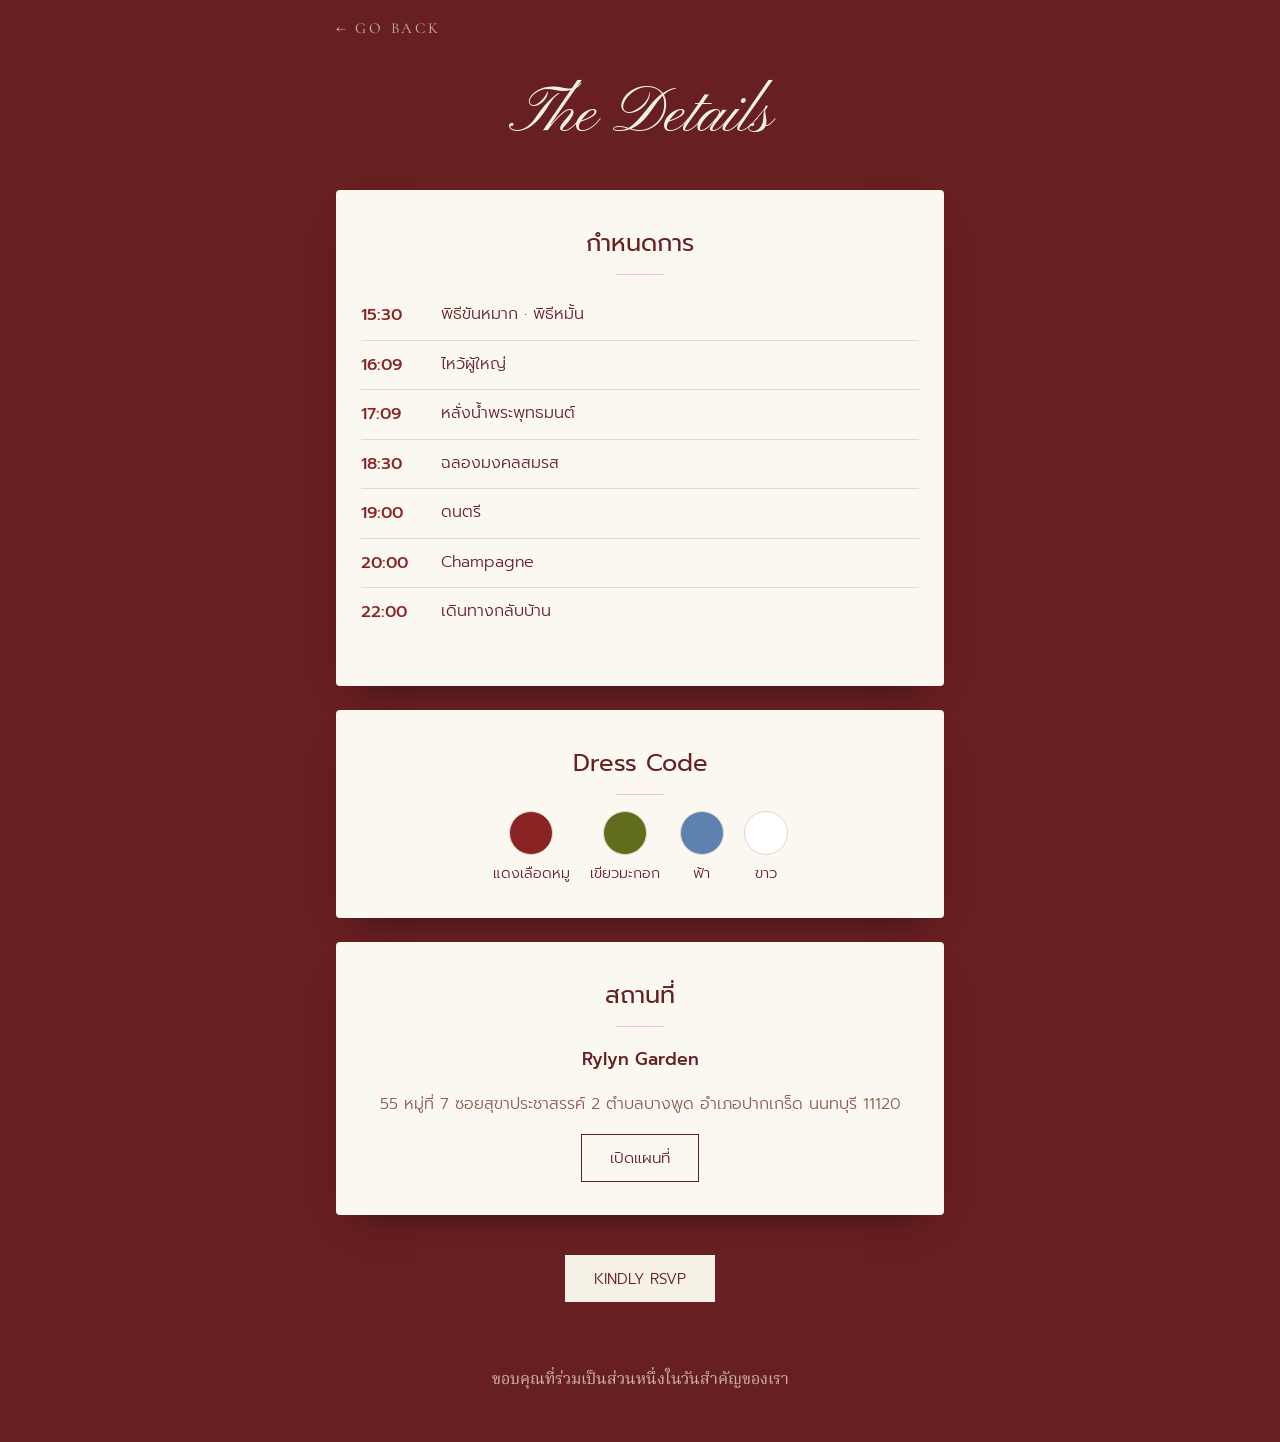
==== commit 906c3488: "feat: แยกเป็นสี่หน้า welcome · home · details · rsvp และปุ่ม back กลับไปหน้าที่มาจริง Co-Authored-By" ====
--- a/details.html
+++ b/details.html
@@ -10,19 +10,12 @@
   <link rel="stylesheet" href="styles.css" />
   <script>document.documentElement.classList.add("js");</script>
 </head>
-<body data-page="details">
-  <nav class="page-nav"><a class="text-link" href="index.html">← Go back</a></nav>
+<body data-page="details" class="theme-dark">
+  <nav class="page-nav"><a class="text-link" href="home.html">← Go back</a></nav>
 
-  <header class="details-hero">
-    <h1><span data-bind="names.0"></span> <span class="amp">&amp;</span> <span data-bind="names.1"></span></h1>
-    <p class="full-names" data-bind="fullNames"></p>
-    <p class="date" data-bind="dateText"></p>
+  <header class="page-title">
+    <h1>The Details</h1>
   </header>
-
-  <section class="celebrate" aria-label="นับถอยหลังถึงวันงาน">
-    <p class="celebrate-title" data-bind="greeting"></p>
-    <div class="countdown" id="countdown"></div>
-  </section>
 
   <main>
     <section class="card" data-reveal id="schedule">
--- a/styles.css
+++ b/styles.css
@@ -248,12 +248,25 @@
   font-variant-numeric: tabular-nums;
 }
 
-/* letter-spacing เติมช่องหลังตัวสุดท้ายด้วย จึงดึงกลับเท่ากันเพื่อให้ตัวเลขอยู่กลางคอลัมน์ */
+/* ตัวเลขแยกทีละหลัก แต่ละหลักเป็นช่องกว้างเท่ากันที่ซ่อนส่วนเกิน เพื่อให้เลื่อนขึ้นได้ */
 .countdown-num {
-  letter-spacing: var(--digit-tracking);
-  margin-right: calc(var(--digit-tracking) * -1);
-  text-align: center;
-}
+  display: inline-flex;
+  justify-content: center;
+  gap: calc(var(--digit-tracking) - 0.1em);
+}
+
+.digit {
+  position: relative;
+  display: inline-block;
+  width: 0.62em;
+  height: 1.15em;
+  overflow: hidden;
+  text-align: center;
+  line-height: 1.15;
+}
+
+.digit-face { display: block; }
+.digit-face.is-entering { position: absolute; inset: 0; }
 
 .countdown-sep { padding: 0 0.12em; transform: translateY(-0.06em); }
 
@@ -602,65 +615,95 @@
  * หน้า 2 (ข้อมูล): พื้นแดงเลือดหมูทั้งหน้าตามแบบ Canva
  * ตัวอักษรบนพื้นเป็นสีครีม · กล่องเนื้อหายังเป็นพื้นครีม ตัวอักษรแดง
  * ===================================================================== */
-body[data-page="details"] {
+.theme-dark {
   --on-dark: var(--color-accent-contrast);
   --on-dark-muted: rgba(245, 241, 231, 0.72);
   background: var(--color-accent-strong);
   color: var(--on-dark);
 }
 
-body[data-page="details"] .text-link { color: var(--on-dark-muted); }
-body[data-page="details"] .text-link:hover { color: var(--on-dark); }
-body[data-page="details"] .details-hero h1,
-body[data-page="details"] .date { color: var(--on-dark); }
-body[data-page="details"] .amp,
-body[data-page="details"] .full-names { color: var(--color-blush); }
+.theme-dark .text-link { color: var(--on-dark-muted); }
+.theme-dark .text-link:hover { color: var(--on-dark); }
+.theme-dark .details-hero h1,
+.theme-dark .date { color: var(--on-dark); }
+.theme-dark .amp,
+.theme-dark .full-names { color: var(--color-blush); }
 
 /* แถบนับถอยหลังกลืนกับพื้นหน้า */
-body[data-page="details"] .celebrate { background: transparent; }
-
-body[data-page="details"] .card {
+.theme-dark .celebrate { background: transparent; }
+
+.theme-dark .card {
   color: var(--color-text);
   border-color: transparent;
   box-shadow: 0 18px 36px -22px rgba(0, 0, 0, 0.55);
 }
 
-body[data-page="details"] .cta .btn {
+.theme-dark .cta .btn {
   background: var(--color-accent-contrast);
   color: var(--color-accent-strong);
   border-color: var(--color-accent-contrast);
 }
 
-body[data-page="details"] footer { color: var(--on-dark-muted); }
+.theme-dark footer { color: var(--on-dark-muted); }
 
 /* ชื่อบ่าวสาวบนหน้าข้อมูลเป็นตัวเขียน Snell Roundhand ตามแบบ Canva */
-body[data-page="details"] .details-hero h1 {
+.theme-dark .details-hero h1 {
   font-family: var(--font-names);
   font-weight: 400;
   text-transform: none;
   font-size: clamp(2.6rem, 11vw, 4rem);
   line-height: 1.25;
 }
-body[data-page="details"] .details-hero h1 .amp {
+.theme-dark .details-hero h1 .amp {
   font-family: var(--font-names);
   font-size: 0.8em;
 }
 
 /* วันงานบนหน้าข้อมูลเป็นตัวเขียนแบบเดียวกับชื่อ ตามแบบ Canva (Love The Date 28.11.2027) */
-body[data-page="details"] .date {
+.theme-dark .date {
   font-family: var(--font-names);
   font-size: clamp(1.8rem, 7vw, 2.4rem);
   line-height: 1.3;
 }
 
 /* เนื้อหาหลักของหน้าข้อมูล (กำหนดการ · Dress code · สถานที่ · ปุ่ม) ใช้ Prompt */
-body[data-page="details"] main,
-body[data-page="details"] main h2,
-body[data-page="details"] main .timeline time,
-body[data-page="details"] main .btn {
+.theme-dark main,
+.theme-dark main h2,
+.theme-dark main .timeline time,
+.theme-dark main .btn {
   font-family: "Prompt", var(--font-thai);
 }
-body[data-page="details"] main { font-weight: 300; }
-body[data-page="details"] main h2 { font-weight: 400; }
-body[data-page="details"] main .timeline time,
-body[data-page="details"] main .venue-name { font-weight: 500; }
+.theme-dark main { font-weight: 300; }
+.theme-dark main h2 { font-weight: 400; }
+.theme-dark main .timeline time,
+.theme-dark main .venue-name { font-weight: 500; }
+
+/* หน้า home: ปุ่มไปหน้า details และ RSVP */
+.home-links {
+  display: flex;
+  flex-wrap: wrap;
+  justify-content: center;
+  gap: var(--space);
+  padding: 0 var(--space) var(--space);
+}
+.theme-dark .home-links .btn {
+  font-family: "Prompt", var(--font-thai);
+  background: var(--color-accent-contrast);
+  color: var(--color-accent-strong);
+  border-color: var(--color-accent-contrast);
+  min-width: 160px;
+  text-align: center;
+}
+
+/* หัวหน้า details */
+.page-title { text-align: center; padding: var(--space) var(--space) calc(var(--space) * 2); }
+.theme-dark .page-title h1 {
+  font-family: var(--font-names);
+  font-weight: 400;
+  text-transform: none;
+  font-size: clamp(2.6rem, 11vw, 4rem);
+  color: var(--on-dark);
+}
+@media (prefers-reduced-motion: no-preference) {
+  .page-title, .home-links { animation: rise 0.8s cubic-bezier(0.22, 1, 0.36, 1) 0.2s both; }
+}
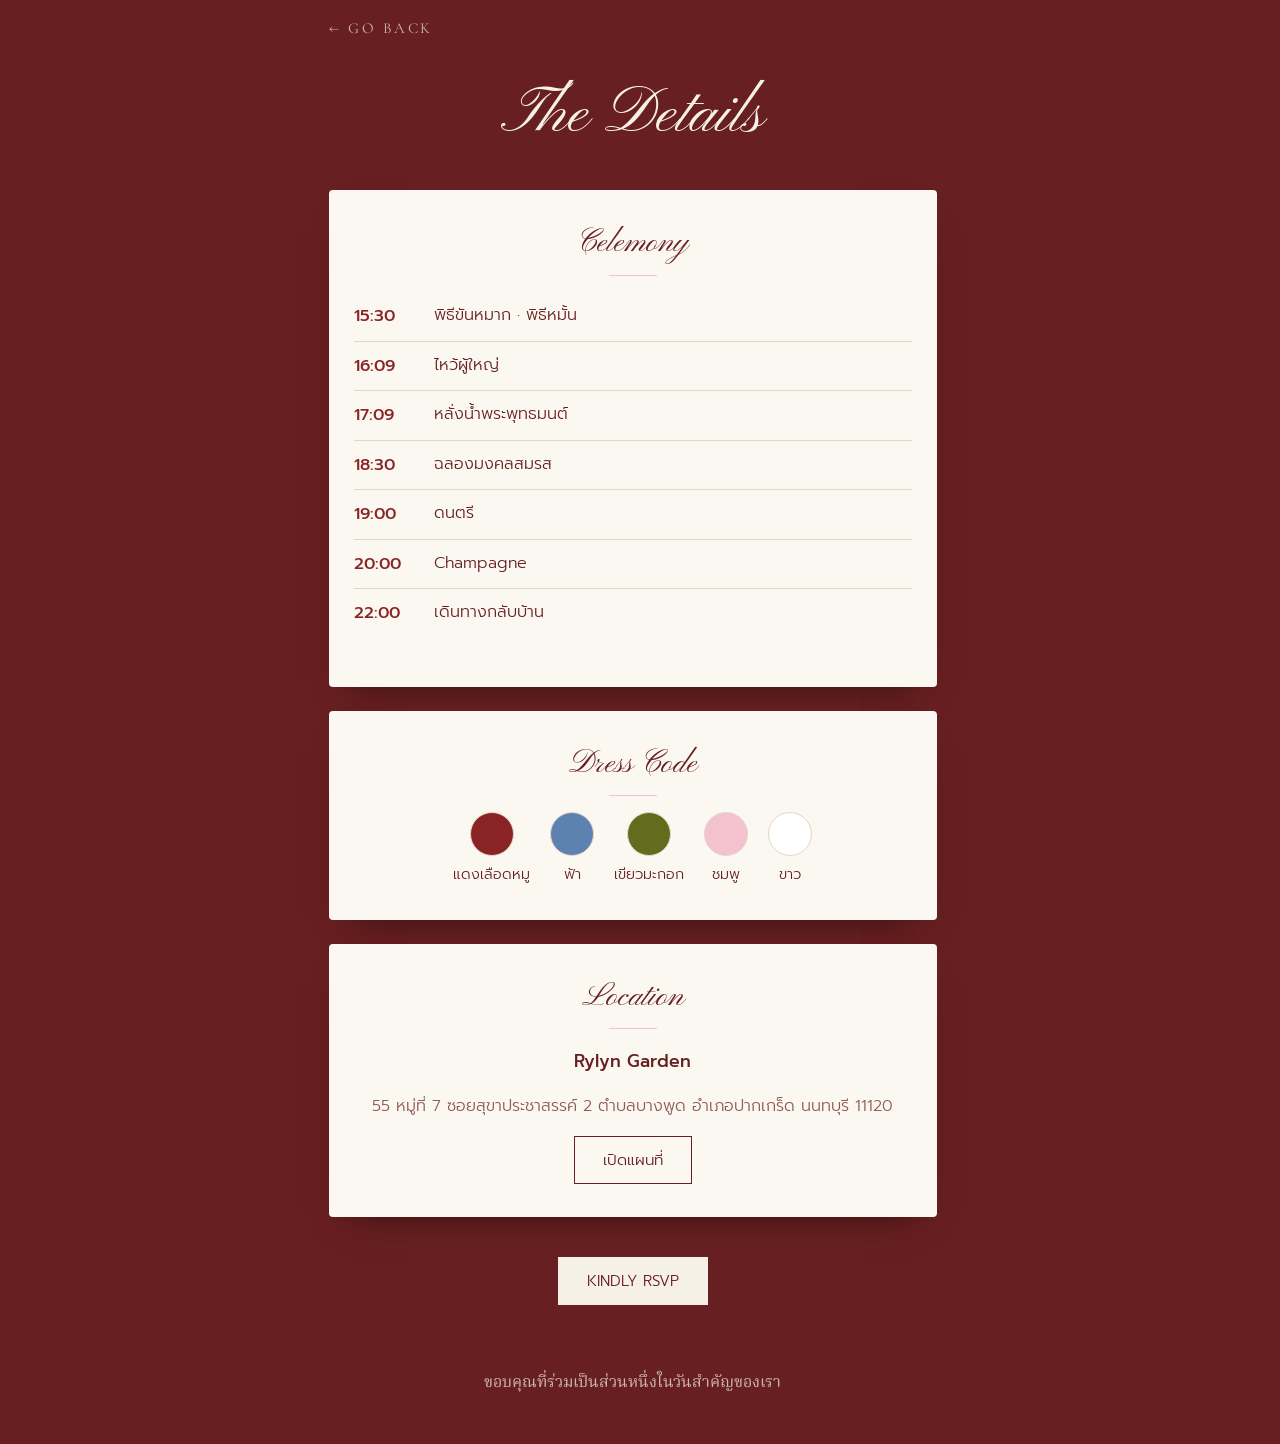
==== commit f137e276: "fix: หน้า details สีชมพูและหัวข้อ Snell · หน้า home เพิ่มชุดซองจดหมายพร้อมอนิเมชันและประกายทอง · แผ่" ====
--- a/details.html
+++ b/details.html
@@ -19,7 +19,7 @@
 
   <main>
     <section class="card" data-reveal id="schedule">
-      <h2>กำหนดการ</h2>
+      <h2>Celemony</h2>
       <ol class="timeline" id="timeline"></ol>
     </section>
 
@@ -29,7 +29,7 @@
     </section>
 
     <section class="card" data-reveal id="venue">
-      <h2>สถานที่</h2>
+      <h2>Location</h2>
       <p class="venue-name" data-bind="venue.name"></p>
       <p class="muted" data-bind="venue.address"></p>
       <a class="btn btn-outline" id="map-link" target="_blank" rel="noopener">เปิดแผนที่</a>
--- a/styles.css
+++ b/styles.css
@@ -32,6 +32,10 @@
 
 * { box-sizing: border-box; }
 
+/* กันที่ให้แถบเลื่อนไว้เสมอ: หน้าที่ยาว (มีแถบเลื่อน) กับหน้าที่สั้น (ไม่มี) จะกว้างเท่ากัน
+   ปุ่ม Go back และเนื้อหาที่จัดกลางจึงไม่กระโดดเวลาสลับหน้า */
+html { scrollbar-gutter: stable; }
+
 body {
   margin: 0;
   background: var(--color-bg);
@@ -707,3 +711,547 @@
 @media (prefers-reduced-motion: no-preference) {
   .page-title, .home-links { animation: rise 0.8s cubic-bezier(0.22, 1, 0.36, 1) 0.2s both; }
 }
+
+/* =====================================================================
+ * หน้า home: เครื่องเล่นแผ่นเสียงตามแบบ Canva (ปก + แผ่นเสียงโผล่ทางขวา + แถบเวลา + ปุ่ม)
+ * ===================================================================== */
+.player {
+  --player-width: min(340px, 86vw);
+  width: var(--player-width);
+  margin: 0 auto calc(var(--space) * 2.5);
+  display: grid;
+  gap: calc(var(--space) * 0.75);
+  justify-items: center;
+}
+
+.player-art {
+  position: relative;
+  width: 100%;
+  aspect-ratio: 16 / 10;
+}
+
+.player-cover {
+  position: absolute;
+  z-index: 1;
+  left: 0;
+  top: 0;
+  height: 100%;
+  aspect-ratio: 1;
+  display: grid;
+  place-items: center;
+  background:
+    radial-gradient(circle at 30% 25%, rgba(255, 255, 255, 0.18), transparent 60%),
+    linear-gradient(135deg, #8b8b8b, #3a3a3a);
+  box-shadow: 0 14px 28px -14px rgba(0, 0, 0, 0.7);
+}
+.player-cover-title {
+  font-family: "Prompt", var(--font-thai);
+  font-weight: 500;
+  font-size: clamp(1rem, 5vw, 1.4rem);
+  letter-spacing: 0.08em;
+  text-transform: uppercase;
+  color: #fff;
+  text-shadow: 0 1px 3px rgba(0, 0, 0, 0.5);
+}
+
+/* แผ่นเสียง: ร่องเป็นวง ๆ ฉลากแดงตรงกลาง */
+.vinyl {
+  position: absolute;
+  right: 0;
+  top: 2%;
+  height: 96%;
+  aspect-ratio: 1;
+  border-radius: 50%;
+  display: grid;
+  place-items: center;
+  background:
+    radial-gradient(circle, transparent 0 30%, rgba(255, 255, 255, 0.06) 30.5% 31%, transparent 31.5%),
+    repeating-radial-gradient(circle, #111 0 2px, #1d1d1d 2px 4px),
+    #111;
+  box-shadow: 0 10px 24px -10px rgba(0, 0, 0, 0.8);
+}
+.vinyl::after {
+  content: "";
+  position: absolute;
+  inset: 0;
+  border-radius: 50%;
+  background: conic-gradient(from 30deg, transparent 0 20%, rgba(255, 255, 255, 0.12) 25%, transparent 32% 70%, rgba(255, 255, 255, 0.08) 75%, transparent 82%);
+}
+.vinyl-label {
+  width: 34%;
+  aspect-ratio: 1;
+  border-radius: 50%;
+  display: grid;
+  place-items: center;
+  background: radial-gradient(circle, #111 0 7%, #e03a3e 8% 100%);
+  color: #fff;
+  font-family: var(--font-script);
+  font-size: clamp(0.7rem, 3vw, 0.95rem);
+}
+
+.player-bar {
+  width: 100%;
+  display: grid;
+  grid-template-columns: auto 1fr auto;
+  align-items: center;
+  gap: 10px;
+}
+.player-time {
+  font-family: "Prompt", var(--font-thai);
+  font-weight: 300;
+  font-size: 0.8rem;
+  font-variant-numeric: tabular-nums;
+  color: var(--on-dark-muted, var(--color-muted));
+}
+
+.player-seek {
+  --progress: 0%;
+  appearance: none;
+  width: 100%;
+  height: 3px;
+  margin: 0;
+  border: 0;
+  padding: 0;
+  border-radius: 2px;
+  background: linear-gradient(to right, var(--color-accent-contrast) var(--progress), rgba(245, 241, 231, 0.3) var(--progress));
+  cursor: pointer;
+}
+.player-seek::-webkit-slider-thumb {
+  appearance: none;
+  width: 12px;
+  height: 12px;
+  border-radius: 50%;
+  background: var(--color-accent-contrast);
+}
+.player-seek::-moz-range-thumb {
+  width: 12px;
+  height: 12px;
+  border: 0;
+  border-radius: 50%;
+  background: var(--color-accent-contrast);
+}
+.player-seek:disabled { cursor: default; opacity: 0.6; }
+
+.player-controls {
+  display: flex;
+  align-items: center;
+  gap: calc(var(--space) * 1.5);
+}
+.player-btn {
+  display: grid;
+  place-items: center;
+  width: 40px;
+  height: 40px;
+  padding: 0;
+  border: 0;
+  border-radius: 50%;
+  background: transparent;
+  color: var(--color-accent-contrast);
+  cursor: pointer;
+}
+.player-btn svg { width: 22px; height: 22px; fill: currentColor; }
+.player-btn:disabled { opacity: 0.4; cursor: default; }
+.player-btn:focus-visible { outline: 2px solid var(--color-blush); outline-offset: 2px; }
+.player-btn-main { width: 52px; height: 52px; border: 1px solid rgba(245, 241, 231, 0.6); }
+.player-btn-main svg { width: 26px; height: 26px; }
+#player-loop[aria-pressed="false"] { opacity: 0.45; }
+
+.icon-pause { display: none; }
+.is-playing .icon-play { display: none; }
+.is-playing .icon-pause { display: block; }
+
+.player-status {
+  margin: 0;
+  min-height: 1.4em;
+  font-family: "Prompt", var(--font-thai);
+  font-weight: 300;
+  font-size: 0.85rem;
+  color: var(--on-dark-muted, var(--color-muted));
+}
+
+/* ตัวเล่น YouTube ต้องอยู่ในหน้าเพื่อให้เสียงเล่นได้ แต่ไม่ให้เห็นและกดไม่ได้ */
+.player-engine {
+  position: fixed;
+  left: -9999px;
+  top: 0;
+  width: 200px;
+  height: 200px;
+  opacity: 0;
+  pointer-events: none;
+}
+
+@media (prefers-reduced-motion: no-preference) {
+  .vinyl { animation: spin 4s linear infinite; animation-play-state: paused; }
+  .is-playing .vinyl { animation-play-state: running; }
+  .player { animation: rise 0.8s cubic-bezier(0.22, 1, 0.36, 1) 0.45s both; }
+}
+@keyframes spin { to { transform: rotate(360deg); } }
+
+/* โลโก้ Fang & Frank (สีขาว) บนฉลากแผ่นเสียง · หมุนไปพร้อมแผ่น */
+.vinyl-label img {
+  width: 78%;
+  height: 78%;
+  object-fit: contain;
+  display: block;
+}
+
+/* ภาพคู่บ่าวสาวบนปกแผ่นเสียง · ขาวดำตามแบบ Canva · ชื่อเพลงวางทับ */
+.player-cover { overflow: hidden; }
+.player-cover-photo {
+  position: absolute;
+  inset: 0;
+  width: 100%;
+  height: 100%;
+  object-fit: cover;
+  object-position: 50% 35%;
+  filter: grayscale(1) contrast(1.05);
+}
+.player-cover-title { position: relative; z-index: 1; }
+
+/* ซูมเข้าหาหน้าบ่าวสาว (อยู่ราว 47% จากซ้าย 31% จากบนของภาพ) ให้หน้าเห็นชัดบนปกขนาดเล็ก */
+.player-cover-photo {
+  object-position: 47% 30%;
+  transform: scale(1.8);
+  transform-origin: 47% 31%;
+}
+
+/* ชื่อเพลงบนปกเป็นตัวเขียน Snell Roundhand แบบเดียวกับชื่อบ่าวสาว */
+.player-cover-title {
+  font-family: var(--font-names);
+  font-weight: 400;
+  text-transform: none;
+  letter-spacing: 0;
+  font-size: clamp(1.8rem, 8vw, 2.4rem);
+  text-shadow: 0 2px 6px rgba(0, 0, 0, 0.55);
+}
+
+/* =====================================================================
+ * หน้า welcome: ซองจดหมายจากภาพในแบบ (images/envelope.svg) แบ่งเป็นชั้นเพื่อให้เปิดได้จริง
+ * ทุกชั้นใช้ภาพเดียวกันแล้วตัดคนละส่วน ตอนปิดจึงซ้อนกันได้เหมือนภาพเดิมทุกจุด
+ *
+ * ชั้น (ล่างขึ้นบน): ด้านในซอง → กระดาษ → กระเป๋าซองด้านหน้า → ฝาซอง → ตราครั่ง
+ * ฝาซองเป็นสามเหลี่ยมจากขอบบนลงมาถึงตราครั่ง (ปลายอยู่ราว 50% 57%)
+ * ===================================================================== */
+.envelope--image {
+  /*
+   * รูปทรงฝาวัดจากภาพ: รวมแถบเงาใต้ขอบฝาด้วย เพื่อให้ฝาทั้งแผ่นพับขึ้นไปพร้อมกัน
+   * จุดวัด (ซ้าย→กลาง): 0% → 19.7% · 6% → 26% · 20% → 39.4% · 35% → 54.9% · 50% → 71%
+   * ปลายกลางเลื่อนลงเป็น 74% เพราะขอบล่างของตราครั่งต่ำกว่าปลายฝาเล็กน้อย
+   * ฝาลงต่ำกว่ากระเป๋า 1% เพื่อปิดรอยต่อ (ภาพเดียวกัน ทับกันจึงไม่เห็น)
+   */
+  --env-flap-shape: polygon(0 0, 100% 0, 100% 20.7%, 94% 27%, 80% 40.4%, 65% 55.9%, 50% 75%, 35% 55.9%, 20% 40.4%, 6% 27%, 0 20.7%);
+  --env-pocket-shape: polygon(0 19.7%, 6% 26%, 20% 39.4%, 35% 54.9%, 50% 74%, 65% 54.9%, 80% 39.4%, 94% 26%, 100% 19.7%, 100% 100%, 0 100%);
+  --env-seal-shape: circle(9% at 50% 60%);
+  width: min(360px, 86vw);
+  aspect-ratio: 267 / 189.75;
+  background: none;
+  box-shadow: 0 22px 32px -20px rgba(104, 31, 33, 0.55);
+  perspective: 900px;
+}
+.envelope--image::before,
+.envelope--image::after { display: none; }
+
+.env-layer {
+  position: absolute;
+  inset: 0;
+  background: url("images/envelope.svg") center / 100% 100% no-repeat;
+}
+
+.env-inside {
+  position: absolute;
+  z-index: 0;
+  inset: 0;
+  background: linear-gradient(180deg, #3a080c 0%, #5a1016 70%);
+}
+
+.envelope--image .paper {
+  z-index: 2;
+  top: 5%;
+  bottom: 10%;
+  transition: transform 0.8s cubic-bezier(0.22, 1, 0.36, 1) 0.95s;
+}
+
+/*
+ * แยกกระเป๋าซองและตราครั่งเป็นชั้นของตัวเองตั้งแต่แรก
+ * ไม่งั้น Chromium จะแยกชั้นให้กลางอนิเมชัน (ตอนฝาย้ายไปหลังกระดาษ) แล้ววาดชั้นนั้นโดยไม่ตัดตาม clip-path
+ * ผลคือภาพซองปิดทั้งใบโผล่ซ้อนขึ้นมาระหว่างเปิด
+ */
+.env-pocket { z-index: 3; clip-path: var(--env-pocket-shape); transform: translateZ(0); }
+
+/*
+ * ฝาซองสองหน้า: หน้าเป็นภาพจากแบบ · ในเป็นสีด้านในซอง
+ * สลับหน้าตอนฝาตั้งฉาก (90°) ซึ่งฝาบางเป็นเส้น จึงไม่เห็นรอยสลับ
+ * ไม่ใช้ preserve-3d + backface-visibility เพราะ Chromium วาดหน้าที่ซ่อนผิดระหว่างอนิเมชัน
+ * (เห็นภาพซองปิดทั้งใบซ้อนขึ้นมา) เมื่อหน้านั้นมี clip-path
+ */
+.env-flap {
+  position: absolute;
+  z-index: 4;
+  inset: 0;
+  transform-origin: 50% 0;
+  transition:
+    transform 0.7s cubic-bezier(0.45, 0, 0.2, 1) 0.3s,
+    z-index 0s linear 0.65s;
+}
+.env-flap-front,
+.env-flap-back {
+  position: absolute;
+  inset: 0;
+  transition: opacity 0s linear 0.65s;
+}
+.env-flap-face { clip-path: var(--env-flap-shape); }
+.env-flap-back {
+  opacity: 0;
+  clip-path: var(--env-flap-shape);
+  background: linear-gradient(180deg, #5a1016 0%, #3a080c 100%);
+}
+.is-open .env-flap-front { opacity: 0; }
+.is-open .env-flap-back { opacity: 1; }
+
+.env-seal {
+  z-index: 5;
+  clip-path: var(--env-seal-shape);
+  transform-origin: 50% 60%;
+  transition: transform 0.3s ease, opacity 0.3s ease;
+  will-change: transform, opacity;
+}
+
+/*
+ * รอยตราครั่ง: ตราอยู่บนฝา เมื่อตราหลุดจึงปิดรอยด้วยสีฝาตรงจุดนั้น
+ * (สีวัดจากภาพ: ฝาซองรอบตรา #6e0915) · ขอบนุ่มเพื่อให้กลืนกับลายภาพ
+ */
+.env-patch {
+  position: absolute;
+  inset: 0;
+  opacity: 0;
+  transition: opacity 0.3s ease;
+}
+.env-patch--flap {
+  clip-path: var(--env-flap-shape);
+  background: radial-gradient(circle at 50% 60%, #6e0915 0 15%, rgba(110, 9, 21, 0) 21%);
+}
+.is-open .env-patch { opacity: 1; }
+
+/* กดเปิด: ตราครั่งหลุด → ฝาพับขึ้นจนเห็นด้านใน แล้วไปอยู่หลังกระดาษ → กระดาษเลื่อนออก */
+.is-open .env-seal { transform: scale(1.25); opacity: 0; }
+.is-open .env-flap { transform: rotateX(180deg); z-index: 1; }
+.is-open .envelope--image .paper { transform: translateY(-62%); }
+
+@media (prefers-reduced-motion: reduce) {
+  .env-flap, .env-seal, .envelope--image .paper { transition: none; }
+}
+
+/* กลับมาหน้า welcome จาก bfcache: ปิดซองทันที ไม่เล่น transition ย้อน (ดู pageshow ใน script.js) */
+:root.is-restoring .letter,
+:root.is-restoring .letter * {
+  transition: none;
+  animation: none;
+}
+
+/* ตราครั่งบนซองจากแบบเรืองแสงวาบเป็นระยะ แบบเดียวกับตราครั่งรุ่นแรก (keyframes glint) */
+@media (prefers-reduced-motion: no-preference) {
+  .env-seal { animation: glint 3.2s ease-in-out 1.5s infinite; }
+  .is-open .env-seal { animation: none; }
+}
+
+/* =====================================================================
+ * หน้า welcome: ช่อดอกไม้กับนกพิราบเกาะมุมซองตามแบบ Canva
+ * ตำแหน่งวัดจากแบบ (เทียบกับกรอบซอง): นกพิราบมุมขวาบน · ดอกไม้มุมซ้ายล่าง กว้าง 46% ของซอง
+ * ===================================================================== */
+.letter { overflow-x: clip; } /* ดอกไม้ยื่นพ้นซอง ห้ามทำให้หน้าเลื่อนข้างได้บนจอแคบ */
+.envelope--image { width: min(360px, 76vw); }
+
+/* ชั้นห่อดอกไม้: ใช้จางตอนเปิดซอง (ตัวภาพมีอนิเมชันของตัวเอง ซึ่งจะทับค่า opacity ที่ตั้งบนตัวภาพ) */
+.decos {
+  position: absolute;
+  z-index: 6;
+  inset: 0;
+  pointer-events: none;
+  transition: opacity 0.4s ease;
+}
+/* แต่ละมุมเป็นกล่องสัดส่วนเท่าช่อเต็ม · ชิ้นส่วนวางตามตำแหน่งที่เทียบจากช่อเต็ม (% ของกล่อง) */
+.deco {
+  position: absolute;
+  width: 46%;
+}
+.deco img {
+  position: absolute;
+  height: auto;
+  display: block;
+}
+.deco--dove { left: 66.6%; top: -25%; }
+.deco--flowers { left: -18.5%; top: 40.5%; }
+
+/*
+ * กดเปิดซอง: ชิ้นในช่อแยกกันลอยออกและจางหาย (ชิ้นที่เข้าหลังสุดออกก่อน)
+ * มุมขวาบนลอยขึ้นไปทางขวา · มุมซ้ายล่างร่วงลงไปทางซ้าย · นกพิราบบินออกไกลกว่าชิ้นอื่น
+ */
+.deco--dove img { --dx: 22px; --dy: -16px; --rot: 10deg; }
+.deco--flowers img { --dx: -20px; --dy: 18px; --rot: -10deg; }
+.deco--dove img[src$="tr-3.webp"] { --dx: 90px; --dy: -70px; --rot: -12deg; --out: 1.1s; }
+.deco img:nth-last-child(1) { --ld: 0ms; }
+.deco img:nth-last-child(2) { --ld: 70ms; }
+.deco img:nth-last-child(3) { --ld: 140ms; }
+.deco img:nth-last-child(4) { --ld: 210ms; }
+.deco img:nth-last-child(5) { --ld: 280ms; }
+.deco img:nth-last-child(6) { --ld: 350ms; }
+.deco img:nth-last-child(7) { --ld: 420ms; }
+.deco img:nth-last-child(8) { --ld: 490ms; }
+.deco img:nth-last-child(9) { --ld: 560ms; }
+.deco img:nth-last-child(10) { --ld: 630ms; }
+.deco--dove img[src$="tr-3.webp"] { --ld: 120ms; }
+
+@media (prefers-reduced-motion: no-preference) {
+  .is-open .deco img {
+    animation: deco-piece-out var(--out, 0.8s) cubic-bezier(0.4, 0, 0.2, 1) var(--ld, 0ms) both;
+  }
+}
+@media (prefers-reduced-motion: reduce) {
+  .is-open .decos { opacity: 0; }
+}
+@keyframes deco-piece-out {
+  to {
+    opacity: 0;
+    transform: translate(var(--dx, 0), var(--dy, 0)) rotate(var(--rot, 0deg)) scale(0.9);
+  }
+}
+
+@media (prefers-reduced-motion: no-preference) {
+  /*
+   * ชิ้นในช่อจางเข้าทีละชิ้นตามแบบ Canva · เวลาเริ่มของแต่ละชิ้นอยู่ที่ --d ใน welcome.html
+   * (มุมขวาบน: เถาไม้+นกพิราบ → ลิลลี่ → ดอกขาว → ช่อห้อย → กุหลาบ · แล้วมุมซ้ายล่างตาม)
+   */
+  .deco img { animation: deco-piece-in 0.5s ease-out var(--d, 0ms) both; }
+
+  /* "Open the invitation" กะพริบเบา ๆ ชวนให้กด */
+  .letter > a.text-link[data-open-letter] {
+    animation:
+      rise 0.8s cubic-bezier(0.22, 1, 0.36, 1) 0.36s both,
+      invite-pulse 2.4s ease-in-out 2s infinite;
+  }
+  /* อนิเมชันกะพริบทับค่าจางตอนเปิดซอง จึงต้องหยุดก่อน */
+  .letter:has(.is-open) > a.text-link[data-open-letter] { animation: none; }
+}
+
+@keyframes deco-piece-in {
+  from { opacity: 0; transform: scale(0.94); }
+}
+@keyframes invite-pulse { 50% { opacity: 0.4; } }
+
+/*
+ * เว้นที่เหนือซองให้นกพิราบ: ช่อมุมขวาบนยื่นพ้นขอบบนซอง 25% ของความสูงซอง
+ * (ความสูงซอง = กว้าง × 189.75/267 ⇒ ยื่น ≈ 18% ของความกว้างซอง) จึงดันชื่อขึ้นเท่านั้น
+ */
+.letter h1 { margin-bottom: calc(min(360px, 76vw) * 0.18 - var(--space) + 12px); }
+
+/* หัวข้อกล่องในหน้า details (Celemony · Dress Code · Location) ใช้ตัวเขียน Snell พิมพ์ใหญ่เฉพาะตัวแรก */
+.theme-dark main h2 {
+  font-family: var(--font-names);
+  font-weight: 400;
+  text-transform: none;
+  font-size: clamp(1.6rem, 6.5vw, 2rem);
+  line-height: 1.3;
+}
+
+/* =====================================================================
+ * หน้า home: ซองจดหมายกับการ์ดใต้ชื่อบ่าวสาว ตามแบบ Canva (page-2)
+ * ชิ้นส่วนวางตามตำแหน่งที่เทียบจากแบบ (% ของกล่อง) · ลำดับชั้น: การ์ด → โพลารอยด์ → กระเป๋าซอง
+ * → หัวใจ → โบว์ → ดอกไม้ · การ์ดกับโพลารอยด์เสียบอยู่หลังกระเป๋าซอง
+ * ===================================================================== */
+.mail {
+  /* ไม่เว้นขอบข้าง: ให้ชุดภาพกว้างเต็มจอบนมือถือ (ดอกไม้ที่ยื่นเกินถูกตัดด้วย overflow-x) */
+  padding: 0 0 calc(var(--space) * 2.5);
+  overflow-x: clip; /* ดอกไม้ที่แกว่ง/เลื่อนเข้าจากข้าง ห้ามทำให้หน้าเลื่อนข้างบนจอแคบ */
+}
+.mail-scene {
+  position: relative;
+  width: min(560px, 100%);
+  margin: 0 auto;
+}
+.mail-scene img {
+  position: absolute;
+  height: auto;
+  display: block;
+}
+
+@media (prefers-reduced-motion: no-preference) {
+  /*
+   * เปิดหน้า: กระเป๋าซองขึ้นก่อน → การ์ดกับโพลารอยด์เลื่อนขึ้นจากในซอง → หัวใจเด้งเข้า → โบว์ → ดอกไม้สองข้าง
+   * จากนั้นดอกไม้แกว่งเบา ๆ และหัวใจลอยขึ้นลงช้า ๆ ต่อเนื่อง
+   */
+  .mail-envelope { animation: mail-fade-up 0.8s cubic-bezier(0.22, 1, 0.36, 1) 0.3s both; }
+  .mail-card { animation: mail-slide-out 1s cubic-bezier(0.22, 1, 0.36, 1) 0.55s both; }
+  .mail-photo { animation: mail-photo-out 1s cubic-bezier(0.22, 1, 0.36, 1) 0.75s both; }
+  .mail-heart {
+    animation:
+      mail-pop 0.7s cubic-bezier(0.34, 1.56, 0.64, 1) 1.05s both,
+      mail-float 5s ease-in-out 2.2s infinite;
+  }
+  .mail-ribbon { animation: mail-ribbon-in 0.7s cubic-bezier(0.34, 1.4, 0.64, 1) 1.25s both; }
+  .mail-flowers-left {
+    transform-origin: 70% 30%;
+    animation:
+      mail-from-left 0.9s cubic-bezier(0.22, 1, 0.36, 1) 1.4s both,
+      mail-sway 6s ease-in-out 2.4s infinite;
+  }
+  .mail-flowers-right {
+    transform-origin: 30% 20%;
+    animation:
+      mail-from-right 0.9s cubic-bezier(0.22, 1, 0.36, 1) 1.5s both,
+      mail-sway 6.5s ease-in-out 2.6s infinite reverse;
+  }
+}
+
+@keyframes mail-fade-up { from { opacity: 0; transform: translateY(6%); } }
+@keyframes mail-slide-out { from { opacity: 0; transform: translateY(28%); } }
+@keyframes mail-photo-out { from { opacity: 0; transform: translateY(24%) rotate(-5deg); } }
+@keyframes mail-pop { from { opacity: 0; transform: scale(0.7); } }
+@keyframes mail-ribbon-in { from { opacity: 0; transform: scale(0.8) rotate(-8deg); } }
+@keyframes mail-from-left { from { opacity: 0; transform: translateX(-14%); } }
+@keyframes mail-from-right { from { opacity: 0; transform: translateX(14%); } }
+@keyframes mail-sway { 0%, 100% { transform: rotate(0deg); } 50% { transform: rotate(2deg); } }
+@keyframes mail-float { 0%, 100% { transform: translateY(0); } 50% { transform: translateY(-2.5%); } }
+
+/*
+ * แผ่นเสียงหมุนแล้วกรอบสี่เหลี่ยมของมันหมุนตามจนมุมยื่นพ้นขอบจอ (ตัวแผ่นกลมไม่ได้ล้นจริง)
+ * ตัดไม่ให้นับเป็นพื้นที่เลื่อน แต่เผื่อขอบไว้ให้เงาของแผ่นยังแสดงครบ
+ */
+.player-art { overflow: clip; overflow-clip-margin: 24px; }
+
+/* ประกายทองร่วงจากช่อดอกไม้ (สร้างด้วย script.js · ไม่มีเมื่อผู้ชมตั้งค่าลดภาพเคลื่อนไหว) */
+.sparkles {
+  position: absolute;
+  inset: 0;
+  pointer-events: none;
+}
+.sparkle {
+  position: absolute;
+  width: var(--size, 8px);
+  height: var(--size, 8px);
+  opacity: 0;
+  /* ดาวสี่แฉกสีทอง + แสงฟุ้งรอบตัว */
+  background: radial-gradient(circle, #fffbe9 0%, #ffe9a8 30%, #e8bd5a 65%);
+  clip-path: polygon(50% 0, 58% 42%, 100% 50%, 58% 58%, 50% 100%, 42% 58%, 0 50%, 42% 42%);
+  filter: drop-shadow(0 0 4px rgba(255, 220, 130, 1)) drop-shadow(0 0 8px rgba(246, 200, 100, 0.7));
+  /*
+   * แยกการเคลื่อนไหวเป็นสามส่วนที่ไม่ทับกัน (ใช้ translate / scale / rotate คนละตัว)
+   * ร่วงลงต่อเนื่องด้วยความเร็วสม่ำเสมอ · กะพริบนุ่ม ๆ ด้วยการย่อขยาย · หมุนช้า ๆ
+   */
+  animation:
+    sparkle-fall var(--dur, 4.5s) cubic-bezier(0.37, 0, 0.63, 1) var(--delay, 2s) infinite,
+    sparkle-twinkle 1.6s ease-in-out var(--delay, 2s) infinite,
+    sparkle-spin var(--dur, 4.5s) linear var(--delay, 2s) infinite;
+}
+@keyframes sparkle-fall {
+  0% { translate: 0 0; opacity: 0; }
+  18% { opacity: 1; }
+  75% { opacity: 0.9; }
+  100% { translate: var(--drift) var(--fall); opacity: 0; }
+}
+@keyframes sparkle-twinkle {
+  0%, 100% { scale: 0.7; }
+  50% { scale: 1.15; }
+}
+@keyframes sparkle-spin {
+  to { rotate: 120deg; }
+}
